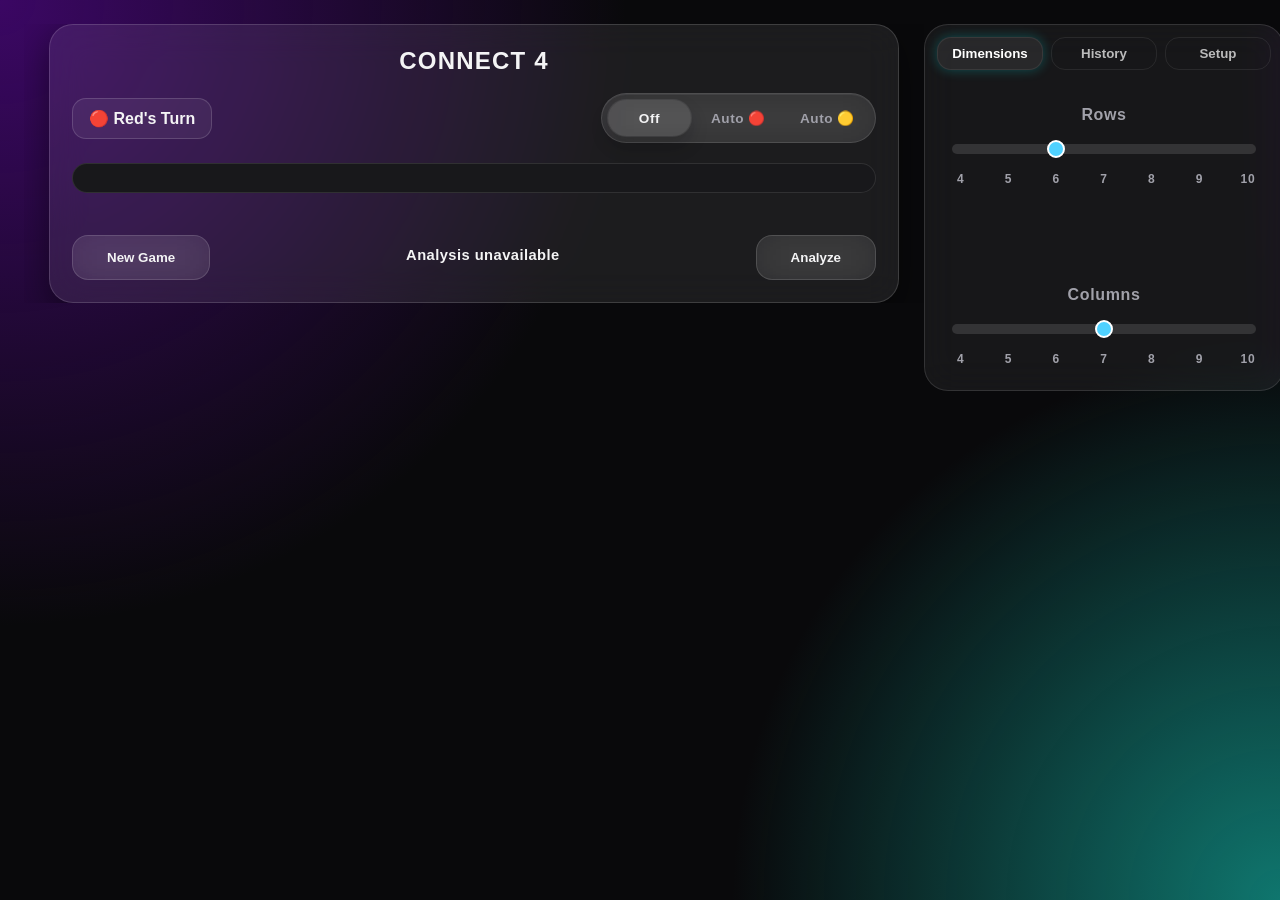
==== index.html @ 4fa98f5d "Rename v4.html to index.html" ====
<!DOCTYPE html>
<html lang="en">
<head>
<meta charset="UTF-8" />
<meta name="viewport" content="width=device-width, initial-scale=1.0" />
<title>Connect 4</title>

<style>
:root{
    --bg:#09090b;
    --panel:rgba(255,255,255,.08);
    --glass:rgba(255,255,255,.06);
    --border:rgba(255,255,255,.15);
    --text:#f4f4f5;
    --muted:#a1a1aa;
    --red:#ff4d6d;
    --yellow:#ffd43b;
    --board:#18181b;
    --cell:#0f172a;
    --shadow:0 12px 35px rgba(0,0,0,.45);
}

.ai-switch{

    display:grid;

    grid-template-columns:repeat(3, minmax(0, 1fr));

    gap:6px;

    min-width:228px;

    padding:6px;

    background:rgba(255,255,255,.08);

    backdrop-filter:blur(18px);

    border:1px solid rgba(255,255,255,.12);

    border-radius:999px;

    box-shadow:inset 0 1px 0 rgba(255,255,255,.06);

}

.ai-switch:disabled{

    opacity:.45;

    cursor:not-allowed;

    pointer-events:none;

}

.ai-option{

    border:none;

    padding:10px 14px;

    border-radius:999px;

    background:transparent;

    color:var(--muted);

    font-size:.85rem;

    font-weight:700;

    letter-spacing:.04em;

    transition:background .2s, color .2s, box-shadow .2s, transform .2s;

}

.ai-option:hover{

    background:rgba(255,255,255,.07);

}

.ai-option.active{

    color:var(--text);

    background:rgba(255,255,255,.12);

    box-shadow:0 0 0 1px rgba(255,255,255,.08), 0 10px 18px rgba(0,0,0,.18);

}

.ai-option[data-mode="1"].active{

    color:#ffe5eb;

    background:linear-gradient(180deg, rgba(255,77,109,.34), rgba(255,77,109,.18));

    box-shadow:0 0 0 1px rgba(255,77,109,.3), 0 0 18px rgba(255,77,109,.22);

}

.ai-option[data-mode="2"].active{

    color:#fff7cf;

    background:linear-gradient(180deg, rgba(255,212,59,.34), rgba(255,212,59,.18));

    box-shadow:0 0 0 1px rgba(255,212,59,.28), 0 0 18px rgba(255,212,59,.2);

}

#historyTable{

    width:100%;

    table-layout: fixed;

    border-collapse:collapse;

    color:var(--text);

    font-size:.9rem;

}

#historyTable th,
#historyTable td{
    width:33.33%;
    text-align:center;
    vertical-align:middle;
}

#historyTable thead{

    color:var(--muted);

    font-weight:600;

    letter-spacing:.08em;

    text-transform:uppercase;

}

#historyTable tbody{

    display:block;

    overflow:auto;

    max-height:500px;

}

#historyTable tr{

    display:table;

    width:100%;

    cursor:pointer;

}

#historyTable td{

    padding:12px;

    border-bottom:
        1px solid rgba(255,255,255,.08);

    color:var(--text);

}

#historyTable tbody tr{

    transition:
        background .2s;

}

#historyTable tbody tr:hover{

    background:
        rgba(255,255,255,.06);

}

.heat-win{

    box-shadow:
        0 0 18px #00ff88,
        inset 0 0 18px #00ff88;

}

.heat-loss{

    box-shadow:
        0 0 18px #ff3b5c,
        inset 0 0 18px #ff3b5c;

}

.heat-draw{

    box-shadow:
        0 0 18px #ffd43b,
        inset 0 0 18px #ffd43b;

}

.score-strip{

    display:grid;

    gap:10px;

    width:auto;

    margin-left:auto;

    margin-right:auto;

    margin-top:14px;

    text-align:center;

    font-size:.9rem;

    letter-spacing:.05em;

}

.score-value{

    position:relative;

    padding:8px 0;

    border-radius:12px;

    border:1px solid rgba(255,255,255,.08);

    background:rgba(255,255,255,.04);

    font-weight:700;

    transition:transform .2s, box-shadow .2s, border-color .2s;

}

.score-value.best{

    transform:translateY(-2px);

    border-color:rgba(255,255,255,.35);

    box-shadow:0 0 0 1px rgba(255,255,255,.12), 0 0 18px rgba(255,255,255,.14);

}

.score-value.best::after{

    content:"▲";

    position:absolute;

    top:-16px;

    left:50%;

    transform:translateX(-50%);

    font-size:.72rem;

    color:#f4f4f5;

}

*{
    margin:0;
    padding:0;
    box-sizing:border-box;
    font-family:Inter,Segoe UI,Arial,sans-serif;
}

.tab-panel{

    display:flex;
    flex-direction:column;

    height:100%;

    backdrop-filter:blur(18px);

    background:rgba(255,255,255,.06);

    border:1px solid rgba(255,255,255,.12);

    border-radius:24px;

    overflow:hidden;

}

.tab-header{

    display:flex;

    padding:12px;

    gap:8px;

}

.tab{

    flex:1;

    background:transparent;

    color:#bbb;

    border:1px solid rgba(255,255,255,.08);

    transition:.25s;

    padding: 8px;

}

.tab.active{

    color:white;

    background:rgba(255,255,255,.08);

    box-shadow:
        0 0 12px rgba(0,255,255,.25);

}

.tab-content{

    flex:1;
    overflow:hidden;

}

.tab-view{

    display:none;

    padding:24px;

    padding-left:0;

    padding-right:0;

}

.position-controls{

    display:flex;

    flex-direction:column;

    gap:16px;

    margin-top:10px;

}

.tab-view.active{

    display:block;

}

.bottom{

    display:flex;

    justify-content:space-between;

    margin-top:28px;

}

.glass-btn{

    padding:14px 34px;

    background:rgba(255,255,255,.08);

    border:1px solid rgba(255,255,255,.14);

    backdrop-filter:blur(18px);

    color:var(--text);

    border-radius:16px;

    transition:
        transform .2s,
        background .2s;

}

.glass-btn:hover{

    transform:scale(1.04);

    background:rgba(255,255,255,.12);

}

html,
body{
    width:100%;
    min-height:100%;
}

body{
    margin:0;
    overflow-x:hidden;
    overflow-y:auto;
}

body{
    margin:0;

    background:
        radial-gradient(circle at top left,#3b0764 0%,transparent 40%),
        radial-gradient(circle at bottom right,#0f766e 0%,transparent 35%),
        var(--bg);

    color:var(--text);
}

.app-shell{

    width:100%;
    min-height:100vh;

    padding:24px;

}

.layout{

    display:grid;

    grid-template-columns:
        minmax(900px,1fr)
        400px;

    align-items:start;

}

.game-panel{

    display:flex;

    justify-content:center;

    align-items:center;

    overflow:hidden;

}

.sidebar{

    display:flex;

    flex-direction:column;

    overflow:hidden;

    width:360px;

}

.slider-control{
    display:flex;
    flex-direction:column;
    gap:8px;
}

.slider-label{
    font-size:0.9rem;
    color:var(--muted);
    font-weight:600;
}

.slider-scale{
    margin:0 auto;
    display:flex;
    justify-content:space-between;
    width:100%;
    max-width:300px;
    font-size:0.75rem;
    color:var(--muted);
    margin-top:-2px;
}

.slider-scale span{
    display:inline-block;
    font-variant-numeric: tabular-nums;
    width: 2ch;
    text-align: center;
}

.slider-group input[type=range]{

    width:85%;

    max-width: 1080px;

    height:10px;

    appearance:none;

    border-radius:999px;

    background:rgba(255,255,255,.12);

    cursor:pointer;

}

.slider-group input[type=range]::-webkit-slider-thumb{

    appearance:none;

    width:18px;

    height:18px;

    border-radius:50%;

    background:#4fd1ff;

    border:2px solid white;

}

.slider-group label{

    display:flex;

    align-items:center;

    flex-direction:column;

    gap:20px;

    font-weight:600;

    letter-spacing:.04em;

    color:var(--muted);

}

.slider-group{

    display:flex;

    flex-direction:column;

    gap:100px;

}

.position-controls,
.history-buttons{
    display:flex;
    gap:24px;
    flex-wrap:wrap;
    align-items:center;
}

.position-controls label{

    font-size:.82rem;

    font-weight:600;

    letter-spacing:.08em;

    color:var(--muted);

    text-transform:uppercase;

}

.position-controls input{

    padding:14px 18px;

    border-radius:14px;

    border:1px solid rgba(255,255,255,.12);

    background:rgba(255,255,255,.05);

    color:var(--text);

    backdrop-filter:blur(18px);

}

.hint{

    color:var(--muted);

    font-size:.82rem;

    line-height:1.6;

}

.slider-value{
    display:inline-block;
    margin-top:6px;
    font-size:0.95rem;
    color:var(--text);
    font-weight:600;
}

.card{
    width:100%;
    max-width:850px;

    backdrop-filter:blur(18px);
    background:var(--panel);
    border:1px solid var(--border);
    border-radius:24px;
    box-shadow:var(--shadow);
    padding:22px;
}

h1{
    text-align:center;
    margin-bottom:18px;
    letter-spacing:.05em;
}

.top{
    display:flex;
    justify-content:space-between;
    align-items:center;
    flex-wrap:wrap;
    gap:12px;
    margin-bottom:20px;
}

.turn{
    font-weight:700;
    padding:10px 16px;
    border-radius:14px;
    background:var(--glass);
    border:1px solid var(--border);
}

.scores{
    display:flex;
    gap:12px;
}

.score{
    min-width:110px;
    text-align:center;
    padding:10px 16px;
    border-radius:14px;
    background:var(--glass);
    border:1px solid var(--border);
}

.score span{
    display:block;
    font-size:1.5rem;
    margin-top:4px;
}

.board-wrap{
    position:relative;
}

.board{

    margin: 0 auto;

    display:grid;

    gap:10px;

    width:auto;
    height:auto;

    transition:
        width 0s,
        height 0s;

    background:var(--board);
    padding:14px;
    border-radius:20px;
    border:1px solid rgba(255,255,255,.1);
}

.cell{
    position:relative;
    aspect-ratio:1;
    background:#0b1220;
    border-radius:50%;
    overflow:hidden;
    cursor:pointer;
    transition:.2s;
}

.cell:hover{
    transform:scale(1.04);
}

.token{
    position:absolute;
    inset:6%;
    border-radius:50%;
    transform:translateY(-850%);
    transition:
        transform .45s cubic-bezier(.2,.8,.2,1),
        opacity .25s;
    opacity:0;
}

.token.show{
    transform:translateY(0);
    opacity:1;
}

.red{
    background:radial-gradient(circle at 35% 30%,#fff4,transparent 30%),var(--red);
    box-shadow:0 0 20px rgba(255,77,109,.5);
}

.yellow{
    background:radial-gradient(circle at 35% 30%,#fff5,transparent 30%),var(--yellow);
    box-shadow:0 0 20px rgba(255,212,59,.5);
}

.ghost{
    opacity:.35 !important;
    transform:translateY(0)!important;
}

.modal{
    position:fixed;
    inset:0;
    background:rgba(0,0,0,.65);
    display:flex;
    justify-content:center;
    align-items:center;
    opacity:0;
    pointer-events:none;
    transition:.3s;
}

.modal.show{
    opacity:1;
    pointer-events:auto;
}

.modal-card{
    width:min(92vw,380px);
    text-align:center;
    padding:30px;
    border-radius:24px;
    backdrop-filter:blur(18px);
    background:rgba(25,25,35,.92);
    border:1px solid rgba(255,255,255,.12);
    box-shadow:var(--shadow);
}

.modal h2{
    margin-bottom:12px;
    font-size:2rem;
}

.modal p{
    color:var(--muted);
    margin-bottom:22px;
}

button{
    border:none;
    background:white;
    color:#111;
    font-weight:700;
    padding:14px 24px;
    border-radius:14px;
    cursor:pointer;
    transition:.2s;
}

button:hover{
    transform:translateY(-2px) scale(1.04);
}

button:disabled{
    opacity:.45;
    cursor:not-allowed;
    pointer-events:none;
    transform:none;
}

.flash-success{

    box-shadow:
        0 0 18px #00ff88;

}

.flash-error{

    box-shadow:
        0 0 18px #ff4444;

}

#analysisText{

    font-family:sans-serif;

    font-weight:600;

    letter-spacing:.03em;

    font-size:.92rem;

    color:var(--text);

    text-shadow:0 0 12px rgba(255, 255, 255, 0.06);

    margin-top:12px;

}

@media(max-width:640px){

.board{
    gap:6px;
    padding:8px;
}

.top{
    flex-direction:column;
}

.score{
    min-width:95px;
}

}

</style>
</head>

<body>

<div class="app-shell">

    <main class="layout">

        <section class="game-panel">

            <div class="card">

            <h1>CONNECT 4</h1>

            <div class="top">

            <div class="turn" id="turnIndicator">
            🔴 Red's Turn
            </div>

            <div class="ai-control">

                <div
                    id="aiToggle"
                    class="ai-switch"
                    role="group"
                    aria-label="AI player">

                    <button
                        type="button"
                        class="ai-option active"
                        data-mode="0">

                        Off

                    </button>

                    <button
                        type="button"
                        class="ai-option"
                        data-mode="1">

                        Auto 🔴

                    </button>

                    <button
                        type="button"
                        class="ai-option"
                        data-mode="2">

                        Auto 🟡

                    </button>

                </div>

            </div>

            </div>

            <div class="board-wrap">
            <div id="board" class="board"></div>
            </div>

            <div
            id="scoreStrip"
            class="score-strip">

            </div>

            <div class="bottom">

                <button id="resetBtn" class="glass-btn">

                    New Game

                </button>

                <div id="analysisText">
                Analysis unavailable
                </div>

                <button id="analyzeToggle" class="glass-btn">

                Analyze

                </button>

            </div>

            </div>

        </section>

        <aside class="sidebar">

            <div class="tab-panel">

                <div class="tab-header">

                    <button
                        class="tab active"
                        data-tab="dimensions">

                        Dimensions

                    </button>

                    <button
                        class="tab"
                        data-tab="history">

                        History

                    </button>

                    <button
                        class="tab"
                        data-tab="setup">

                        Setup

                    </button>

                </div>

                <div class="tab-content">

                    <section
                        class="tab-view active"
                        id="dimensions">

                        <div class="slider-group">

                            <label>
                                Rows
                                <input
                                    type="range"
                                    id="rowsSlider"
                                    min="4"
                                    max="10"
                                    value="6">
                                <div class="slider-scale" aria-hidden="true">

                                <span>4</span><span>5</span><span>6</span><span>7</span>
                                <span>8</span><span>9</span><span>10</span>

                                </div>
                            </label>

                            <label>
                                Columns
                                <input
                                    type="range"
                                    id="colsSlider"
                                    min="4"
                                    max="10"
                                    value="7">
                                <div class="slider-scale" aria-hidden="true">

                                <span>4</span><span>5</span><span>6</span><span>7</span>
                                <span>8</span><span>9</span><span>10</span>

                                </div>
                            </label>

                        </div>

                    </section>

                    <section
                        class="tab-view"
                        id="history">

                        <!-- history table -->
                        <table id="historyTable">

                        <thead>

                        <tr>

                        <th>Move</th>

                        <th>Column</th>

                        <th>Player</th>

                        </tr>

                        </thead>

                        <tbody>

                        </tbody>

                        </table>

                    </section>

                    <section
                        class="tab-view"
                        id="setup">

                        <div class="position-controls">

                            <label for="positionInput">
                                Position String
                            </label>

                            <input
                                id="positionInput"
                                type="text"
                                placeholder="Example: 4452301">

                            <p class="hint">
                                Press Enter to apply.
                            </p>

                            <button id="copyPosition" class="glass-btn">
                            Copy Position
                            </button>

                        </div>

                    </section>

                </div>

            </div>

        </aside>

    </main>

</div>

<div class="modal" id="modal">
<div class="modal-card">
<h2 id="winnerText">Winner!</h2>
<p>Congratulations!</p>
<button id="playAgain">Play Again</button>
</div>
</div>

<script type="module">
/*
=========================================
CONNECT 4
6 Rows x 7 Columns

0 = Empty
1 = Red
2 = Yellow

This implementation includes:
- Local multiplayer
- Score persistence until refresh
- Ghost landing preview
- Animated falling tokens
- Win detection
=========================================
*/
import createModule from "./Connect-4-Solvers.js";


let aiMode = 0;
/*
0 = Off
1 = AI plays Red
2 = AI plays Yellow
*/

let cachedScores = null;
let wasmModule = null;
let solver = null;
let solverLoaded = false;
let analyzeEnabled=false;

// Current board dimensions
let rows = 6;
let cols = 7;

// Current board state
let board = [];
let positionString = "";

// Current player
let currentPlayer = 1;

let moves = [0, 0];

let gameOver = false;

// ---------- History ----------
let history = [];
let historyIndex = -1;

let scores = {
    red:0,
    yellow:0
};

const boardElement = document.getElementById("board");
const turnIndicator = document.getElementById("turnIndicator");

const modal = document.getElementById("modal");
const winnerText = document.getElementById("winnerText");

function initBoard(){

    board = Array.from(
        {length:rows},
        ()=>Array(cols).fill(0)
    );

    currentPlayer = 1;
    gameOver = false;

    history = [];
    historyIndex = -1;

    positionString = "";

    document
    .querySelector("#historyTable tbody")
    .innerHTML="";

    updateTurn();

    renderBoard();

    initializeSolver();

    updateAnalysis();

    updateAIButton();

    updateAnalyzeButton();

    maybePlayAI();



}

async function initializeSolver(){

    if(rows !== 6 || cols !== 7){

        solver = null;
        solverLoaded = false;

        return;
    }

    if(solverLoaded)
        return;

    wasmModule = await createModule();

    solver = new wasmModule.Solver_7x6();

    solverLoaded = true;

    updateAnalysis();

}

function resizeBoard(){

    const maxWidth = Math.min(window.innerWidth * 0.78, 760);
    const maxHeight = Math.min(window.innerHeight * 0.62, 620);

    const ratio = cols / rows;

    let width = maxHeight * ratio;
    let height = maxHeight;

    if (width > maxWidth) {
        width = maxWidth;
        height = width / ratio;
    }

    width = Math.max(240, width);
    height = Math.max(240, height);

    boardElement.style.width = `${width}px`;
    boardElement.style.height = `${height}px`;

    const scoreStrip = document.getElementById("scoreStrip");
    const boardStyles = getComputedStyle(boardElement);

    scoreStrip.style.width = `${width}px`;
    scoreStrip.style.columnGap = boardStyles.columnGap;
    scoreStrip.style.paddingLeft = boardStyles.paddingLeft;
    scoreStrip.style.paddingRight = boardStyles.paddingRight;
}

function renderBoard(){

    resizeBoard();

    boardElement.style.gridTemplateColumns =
        `repeat(${cols}, 1fr)`;

    boardElement.style.gridTemplateRows =
        `repeat(${rows},1fr)`;

    boardElement.innerHTML="";

    for(let r=0;r<rows;r++){

        for(let c=0;c<cols;c++){

            const cell=document.createElement("div");
            cell.className="cell";

            cell.dataset.row=r;
            cell.dataset.col=c;

            cell.addEventListener("click",()=>dropPiece(c));

            cell.addEventListener("mouseenter",()=>showGhost(c));

            cell.addEventListener("mouseleave",clearGhost);

            if(board[r][c]!==0){

                const token=document.createElement("div");

                token.className="token show "+(
                    board[r][c]===1?"red":"yellow"
                );

                cell.appendChild(token);

            }

            boardElement.appendChild(cell);

            if(
                analyzeEnabled &&
                cachedScores &&
                r===lowestRow(c)
            ){

                applyHeat(cell,cachedScores[c]);

            }

        }

    }

}

function applyHeat(cell,score){

    if(score===-100)
        return;

    cell.style.boxShadow=
        `0 0 20px ${scoreColor(score)}`;

    cell.style.borderColor=
        scoreColor(score);

}

function updateTurn(){

    if(currentPlayer===1){

        turnIndicator.innerHTML="🔴 Red's Turn";

    }else{

        turnIndicator.innerHTML="🟡 Yellow's Turn";

    }

}

function lowestRow(col){

    for(let r=rows-1;r>=0;r--){

        if(board[r][col]===0) return r;

    }

    return -1;

}

function dropPiece(col){

    if(gameOver) return;

    const row=lowestRow(col);

    if(row===-1) return; // Full column

    board[row][col]=currentPlayer;

    positionString += col.toString();

    saveHistory(col);

    renderBoard();

    if(checkWinner(row,col,currentPlayer)){

        gameOver=true;

        if(currentPlayer===1){

            winnerText.innerHTML="🔴 Red Wins!";

        }else{

            winnerText.innerHTML="🟡 Yellow Wins!";

        }

        setTimeout(()=>{
            modal.classList.add("show");
        },350);

        return;
    }

    if(board.flat().every(v=>v!==0)){

        gameOver=true;

        winnerText.innerHTML="🤝 Draw!";

        setTimeout(()=>{
            modal.classList.add("show");
        },350);

        return;
    }

    currentPlayer=currentPlayer===1?2:1;

    updateTurn();

    maybePlayAI();

    updateAnalysis();

}

function countDirection(row,col,dr,dc,player){

    let count=0;

    let r=row+dr;
    let c=col+dc;

    while(
        r>=0 &&
        r<rows &&
        c>=0 &&
        c<cols &&
        board[r][c]===player
    ){
        count++;
        r+=dr;
        c+=dc;
    }

    return count;

}

function checkWinner(row,col,player){

    const dirs=[
        [0,1],
        [1,0],
        [1,1],
        [1,-1]
    ];

    for(const [dr,dc] of dirs){

        const total=
        1+
        countDirection(row,col,dr,dc,player)+
        countDirection(row,col,-dr,-dc,player);

        if(total>=4) return true;

    }

    return false;

}

function saveHistory(col){

    history = history.slice(0, historyIndex + 1);

    history.push({

        board: board.map(r=>[...r]),

        positionString,

        player: currentPlayer,

        col,

        move: history.length

    });

    historyIndex++;
    updateHistoryTable();

}

const rowsSlider = document.getElementById("rowsSlider");
const colsSlider = document.getElementById("colsSlider");

rowsSlider.addEventListener("input",()=>{

    rows = Number(rowsSlider.value);

});

colsSlider.addEventListener("input",()=>{

    cols = Number(colsSlider.value);

});

rowsSlider.addEventListener("change",initBoard);
colsSlider.addEventListener("change",initBoard);

/*
Ghost preview
Shows where the piece will land.
*/

function clearGhost(){

    document
    .querySelectorAll(".ghost")
    .forEach(g=>g.remove());

}

function showGhost(col){

    if(gameOver) return;

    clearGhost();

    const row=lowestRow(col);

    if(row===-1) return;

    const index=row*cols+col;

    const cell=boardElement.children[index];

    const ghost=document.createElement("div");

    ghost.className=
    "token ghost "+
    (currentPlayer===1?"red":"yellow");

    cell.appendChild(ghost);

}

function applyPosition(sequence){

    positionInput.value="";

    positionString = "";

    initBoard();

    let valid = true;

    for(const ch of sequence){

        const col = Number(ch);

        if(
            Number.isNaN(col) ||
            col < 0 ||
            col >= cols
        ){
            valid = false;
            continue;
        }

        const row = lowestRow(col);

        if(row === -1) {
            valid = false;
            continue;
        }

        board[row][col] = currentPlayer;

        positionString += col;

        saveHistory(col);

        currentPlayer =
            currentPlayer === 1 ? 2 : 1;
    }

    flashInput(valid);

    renderBoard();

    updateTurn();

    updateAnalysis();

}

function updateHistoryTable(){

    const tbody =
        document.querySelector(
            "#historyTable tbody"
        );

    tbody.innerHTML="";

    history.forEach((item,index)=>{

        tbody.insertAdjacentHTML(

            "beforeend",

            `
            <tr data-index="${index}">

            <td>${item.move+1}</td>

            <td>${item.col}</td>

            <td>${
                item.player===1
                ?"🔴"
                :"🟡"
            }</td>
            `

        );

    });

}

function flashInput(success){

    positionInput.classList.remove(
        "flash-success",
        "flash-error"
    );

    positionInput.classList.add(

        success
        ?"flash-success"
        :"flash-error"

    );

    setTimeout(()=>{

        positionInput.classList.remove(
            "flash-success",
            "flash-error"
        );

    },450);

}

function scoreToText(score){

    const player =
        currentPlayer===1
        ?"Red"
        :"Yellow";

    if(score===0)
        return `${player} can Draw`;

    if(score===-100)
        return `${player} Loses in 1 Move`;

    if(score > 0){

        const moves = 42 + currentPlayer - 2 * score - positionString.length;

        return `${player} Wins in ${moves} Move${moves===1?"":"s"}`;

    }

    const moves = 45 - currentPlayer + 2 * score - positionString.length;

    return `${player} Loses in ${moves} Move${moves===1?"":"s"}`;

}

function updateAnalysis(){

    if(!solverLoaded){

        cachedScores = null;

        analysisText.textContent =
        "";

        renderScoreStrip();

        if(analyzeEnabled){
            renderBoard();
        }

        return;
    }

    updateSolverScores();
    if(analyzeEnabled){
        renderBoard();
    }
    renderScoreStrip();

    let best=-999;

    for(let i=0;i<cachedScores.length;i++){

        best=Math.max(best,cachedScores[i]);

    }

    analysisText.textContent=
        scoreToText(best);

}

const aiButton =
    document.getElementById("aiToggle");

const aiOptions =
    Array.from(
        aiButton.querySelectorAll(".ai-option")
    );

function updateAIButton(){

    if(rows !== 6 || cols !== 7){

        aiButton.setAttribute(
            "aria-disabled",
            "true"
        );

        aiButton.disabled = true;

        aiButton.title =
            "AI only supports 7 × 6 boards.";

        aiOptions.forEach(option=>{

            option.disabled = true;
            option.classList.remove("active");
            option.setAttribute(
                "aria-pressed",
                "false"
            );

        });

        return;
    }

    aiButton.removeAttribute(
        "aria-disabled"
    );

    aiButton.disabled = false;

    aiButton.title = "";

    aiOptions.forEach(option=>{

        const isActive =
            Number(option.dataset.mode) === aiMode;

        option.disabled = false;
        option.classList.toggle(
            "active",
            isActive
        );
        option.setAttribute(
            "aria-pressed",
            String(isActive)
        );

    });

    maybePlayAI();
}

const analyzeButton = 
    document.getElementById("analyzeToggle");

function updateAnalyzeButton() {
   if(rows !== 6 || cols !== 7){

        analyzeButton.disabled = true;

        analyzeEnabled = false;

        analyzeButton.title =
            "Analysis only supports 7 × 6 boards.";

        updateAnalysis();
        
        return;
    }

    analyzeButton.disabled = false;

    analyzeButton.title = "";
}

aiButton.addEventListener("click",(event)=>{

    const option =
        event.target.closest(".ai-option");

    if(!option || rows!==6 || cols!==7)
        return;

    aiMode = Number(option.dataset.mode);

    updateAIButton();

});

function maybePlayAI(){

    if(aiMode===0)
        return;

    if(currentPlayer!==aiMode)
        return;

    if(!solverLoaded)
        return;

    updateSolverScores();

    let best=-Infinity;

    cachedScores.forEach(v=>{

        if(v>best)
            best=v;

    });

    const choices=[];

    cachedScores.forEach((v,i)=>{

        if(v===best)
            choices.push(i);

    });

    if(!choices.length)
        return;

    const move=

        choices[
            Math.floor(
                Math.random()*choices.length
            )
        ];

    if(!gameOver)
        dropPiece(move);

}

function renderScoreStrip(){

    const strip=
        document.getElementById(
            "scoreStrip"
        );

    strip.style.gridTemplateColumns=
        `repeat(${cols},1fr)`;

    strip.innerHTML="";

    if(!analyzeEnabled ||
       !cachedScores){

        return;

    }

    const best = Math.max(...cachedScores);

    cachedScores.forEach(score=>{

        const div=
            document.createElement("div");

        div.className =
            score === best
            ?"score-value best"
            :"score-value";

        div.textContent=

            score===-100
            ?"X"
            :score;

        div.style.color=
            scoreColor(score);

        strip.appendChild(div);

    });

}

function scoreColor(score){

    if(score===-100)
        return "rgba(255,255,255,.15)";

    const minScore = -18;
    const maxScore = 18;

    score =
        Math.max(minScore,
        Math.min(maxScore,score));

    if(score===0)
        return "hsl(52 100% 58%)";

    if(score<0){

        const t =
            (score - minScore) /
            (-1 - minScore);

        const lightness =
            38 + t * 24;

        const saturation =
            88 - t * 8;

        return `hsl(0 ${saturation}% ${lightness}%)`;

    }

    const t =
        (score - 1) /
        (maxScore - 1);

    const lightness =
        68 - t * 28;

    const saturation =
        62 + t * 28;

    return `hsl(135 ${saturation}% ${lightness}%)`;

}

function updateSolverScores(){

    if(!solverLoaded){

        cachedScores=null;

        return;

    }

    const result=
        solver.bestMove(positionString);

    cachedScores=[];

    for(
        let i=0;
        i<result.size();
        i++
    ){

        cachedScores.push(
            result.get(i)
        );

    }

}

document
.getElementById("playAgain")
.addEventListener("click",()=>{

    modal.classList.remove("show");

    initBoard();

});

document
.querySelector("#historyTable tbody")
.addEventListener("click",(e)=>{


    const row=e.target.closest("tr");

    if(!row) return;

    const index=
        Number(row.dataset.index);

    const state=
        history[index];

    historyIndex = index;

    board=
        state.board.map(r=>[...r]);

    positionString = state.positionString;

    currentPlayer=
        3-state.player;

    updateAnalysis();

    renderBoard();

    updateTurn();

});

document
.getElementById("resetBtn")
.addEventListener("click",initBoard);

document
.querySelector(".tab-header")
.addEventListener("click",(e)=>{

    const button=e.target.closest(".tab");

    if(!button) return;

    document
        .querySelectorAll(".tab")
        .forEach(b=>b.classList.remove("active"));

    button.classList.add("active");

    document
        .querySelectorAll(".tab-view")
        .forEach(v=>v.classList.remove("active"));

    document
        .getElementById(button.dataset.tab)
        .classList.add("active");

});

const positionInput=
document.getElementById(
    "positionInput"
);

positionInput.addEventListener(
"keydown",

(event)=>{

    if(event.key!=="Enter")
        return;

    const value=
        positionInput.value.trim();

    applyPosition(value);

});

document
.getElementById("analyzeToggle")
.addEventListener("click",()=>{

    if(analyzeButton.disabled)
        return;

    analyzeEnabled=!analyzeEnabled;

    updateAnalysis();

    renderBoard();

});

document
.getElementById("copyPosition")
.addEventListener("click",async()=>{

    await navigator.clipboard.writeText(positionString);

    const button=
        document.getElementById("copyPosition");

    button.textContent="Copied!";

    setTimeout(()=>{

        button.textContent=
            "Copy Position";

    },1200);

});

initBoard();

</script>

</body>
</html>
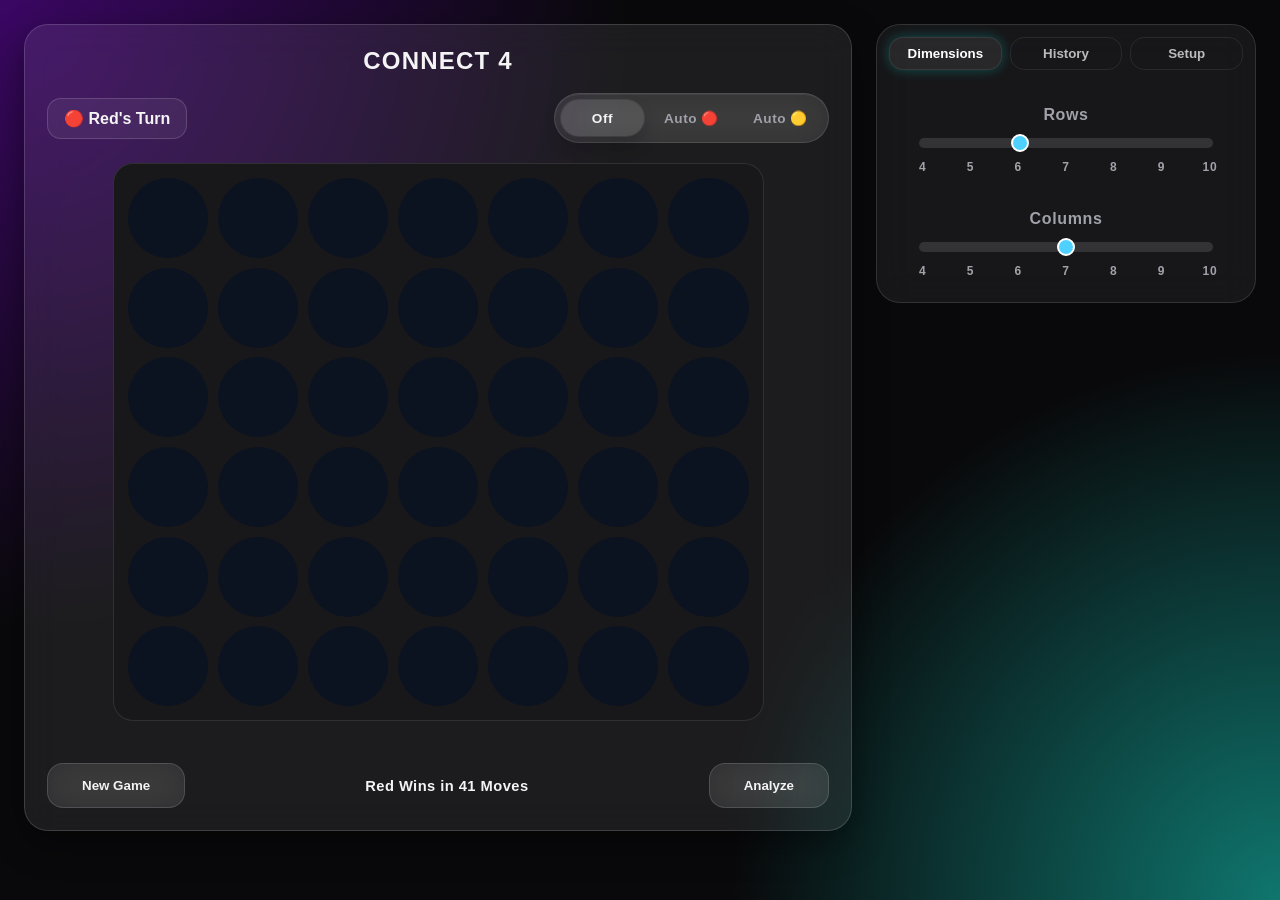
==== commit c78fe759: "Update print statement from 'Hello' to 'Goodbye'" ====
--- a/index.html
+++ b/index.html
@@ -20,268 +20,6 @@
     --shadow:0 12px 35px rgba(0,0,0,.45);
 }
 
-.ai-switch{
-
-    display:grid;
-
-    grid-template-columns:repeat(3, minmax(0, 1fr));
-
-    gap:6px;
-
-    min-width:228px;
-
-    padding:6px;
-
-    background:rgba(255,255,255,.08);
-
-    backdrop-filter:blur(18px);
-
-    border:1px solid rgba(255,255,255,.12);
-
-    border-radius:999px;
-
-    box-shadow:inset 0 1px 0 rgba(255,255,255,.06);
-
-}
-
-.ai-switch:disabled{
-
-    opacity:.45;
-
-    cursor:not-allowed;
-
-    pointer-events:none;
-
-}
-
-.ai-option{
-
-    border:none;
-
-    padding:10px 14px;
-
-    border-radius:999px;
-
-    background:transparent;
-
-    color:var(--muted);
-
-    font-size:.85rem;
-
-    font-weight:700;
-
-    letter-spacing:.04em;
-
-    transition:background .2s, color .2s, box-shadow .2s, transform .2s;
-
-}
-
-.ai-option:hover{
-
-    background:rgba(255,255,255,.07);
-
-}
-
-.ai-option.active{
-
-    color:var(--text);
-
-    background:rgba(255,255,255,.12);
-
-    box-shadow:0 0 0 1px rgba(255,255,255,.08), 0 10px 18px rgba(0,0,0,.18);
-
-}
-
-.ai-option[data-mode="1"].active{
-
-    color:#ffe5eb;
-
-    background:linear-gradient(180deg, rgba(255,77,109,.34), rgba(255,77,109,.18));
-
-    box-shadow:0 0 0 1px rgba(255,77,109,.3), 0 0 18px rgba(255,77,109,.22);
-
-}
-
-.ai-option[data-mode="2"].active{
-
-    color:#fff7cf;
-
-    background:linear-gradient(180deg, rgba(255,212,59,.34), rgba(255,212,59,.18));
-
-    box-shadow:0 0 0 1px rgba(255,212,59,.28), 0 0 18px rgba(255,212,59,.2);
-
-}
-
-#historyTable{
-
-    width:100%;
-
-    table-layout: fixed;
-
-    border-collapse:collapse;
-
-    color:var(--text);
-
-    font-size:.9rem;
-
-}
-
-#historyTable th,
-#historyTable td{
-    width:33.33%;
-    text-align:center;
-    vertical-align:middle;
-}
-
-#historyTable thead{
-
-    color:var(--muted);
-
-    font-weight:600;
-
-    letter-spacing:.08em;
-
-    text-transform:uppercase;
-
-}
-
-#historyTable tbody{
-
-    display:block;
-
-    overflow:auto;
-
-    max-height:500px;
-
-}
-
-#historyTable tr{
-
-    display:table;
-
-    width:100%;
-
-    cursor:pointer;
-
-}
-
-#historyTable td{
-
-    padding:12px;
-
-    border-bottom:
-        1px solid rgba(255,255,255,.08);
-
-    color:var(--text);
-
-}
-
-#historyTable tbody tr{
-
-    transition:
-        background .2s;
-
-}
-
-#historyTable tbody tr:hover{
-
-    background:
-        rgba(255,255,255,.06);
-
-}
-
-.heat-win{
-
-    box-shadow:
-        0 0 18px #00ff88,
-        inset 0 0 18px #00ff88;
-
-}
-
-.heat-loss{
-
-    box-shadow:
-        0 0 18px #ff3b5c,
-        inset 0 0 18px #ff3b5c;
-
-}
-
-.heat-draw{
-
-    box-shadow:
-        0 0 18px #ffd43b,
-        inset 0 0 18px #ffd43b;
-
-}
-
-.score-strip{
-
-    display:grid;
-
-    gap:10px;
-
-    width:auto;
-
-    margin-left:auto;
-
-    margin-right:auto;
-
-    margin-top:14px;
-
-    text-align:center;
-
-    font-size:.9rem;
-
-    letter-spacing:.05em;
-
-}
-
-.score-value{
-
-    position:relative;
-
-    padding:8px 0;
-
-    border-radius:12px;
-
-    border:1px solid rgba(255,255,255,.08);
-
-    background:rgba(255,255,255,.04);
-
-    font-weight:700;
-
-    transition:transform .2s, box-shadow .2s, border-color .2s;
-
-}
-
-.score-value.best{
-
-    transform:translateY(-2px);
-
-    border-color:rgba(255,255,255,.35);
-
-    box-shadow:0 0 0 1px rgba(255,255,255,.12), 0 0 18px rgba(255,255,255,.14);
-
-}
-
-.score-value.best::after{
-
-    content:"▲";
-
-    position:absolute;
-
-    top:-16px;
-
-    left:50%;
-
-    transform:translateX(-50%);
-
-    font-size:.72rem;
-
-    color:#f4f4f5;
-
-}
-
 *{
     margin:0;
     padding:0;
@@ -289,357 +27,56 @@
     font-family:Inter,Segoe UI,Arial,sans-serif;
 }
 
-.tab-panel{
-
-    display:flex;
-    flex-direction:column;
-
-    height:100%;
-
-    backdrop-filter:blur(18px);
-
-    background:rgba(255,255,255,.06);
-
-    border:1px solid rgba(255,255,255,.12);
-
-    border-radius:24px;
-
-    overflow:hidden;
-
-}
-
-.tab-header{
-
-    display:flex;
-
-    padding:12px;
-
-    gap:8px;
-
-}
-
-.tab{
-
-    flex:1;
-
-    background:transparent;
-
-    color:#bbb;
-
-    border:1px solid rgba(255,255,255,.08);
-
-    transition:.25s;
-
-    padding: 8px;
-
-}
-
-.tab.active{
-
-    color:white;
-
-    background:rgba(255,255,255,.08);
-
-    box-shadow:
-        0 0 12px rgba(0,255,255,.25);
-
-}
-
-.tab-content{
-
-    flex:1;
-    overflow:hidden;
-
-}
-
-.tab-view{
-
-    display:none;
-
-    padding:24px;
-
-    padding-left:0;
-
-    padding-right:0;
-
-}
-
-.position-controls{
-
-    display:flex;
-
-    flex-direction:column;
-
-    gap:16px;
-
-    margin-top:10px;
-
-}
-
-.tab-view.active{
-
-    display:block;
-
-}
-
-.bottom{
-
-    display:flex;
-
-    justify-content:space-between;
-
-    margin-top:28px;
-
-}
-
-.glass-btn{
-
-    padding:14px 34px;
-
-    background:rgba(255,255,255,.08);
-
-    border:1px solid rgba(255,255,255,.14);
-
-    backdrop-filter:blur(18px);
-
-    color:var(--text);
-
-    border-radius:16px;
-
-    transition:
-        transform .2s,
-        background .2s;
-
-}
-
-.glass-btn:hover{
-
-    transform:scale(1.04);
-
-    background:rgba(255,255,255,.12);
-
-}
-
-html,
-body{
+html,body{
     width:100%;
     min-height:100%;
 }
 
 body{
-    margin:0;
     overflow-x:hidden;
     overflow-y:auto;
-}
-
-body{
-    margin:0;
-
     background:
         radial-gradient(circle at top left,#3b0764 0%,transparent 40%),
         radial-gradient(circle at bottom right,#0f766e 0%,transparent 35%),
         var(--bg);
-
     color:var(--text);
 }
 
+/* ---------- Layout ---------- */
+
 .app-shell{
-
     width:100%;
     min-height:100vh;
-
     padding:24px;
-
 }
 
 .layout{
-
     display:grid;
-
-    grid-template-columns:
-        minmax(900px,1fr)
-        400px;
-
+    grid-template-columns:minmax(0,1fr) 380px;
+    gap:24px;
     align-items:start;
-
+    max-width:1400px;
+    margin:0 auto;
 }
 
 .game-panel{
-
     display:flex;
-
     justify-content:center;
-
     align-items:center;
-
-    overflow:hidden;
-
+    min-width:0;
 }
 
 .sidebar{
-
-    display:flex;
-
-    flex-direction:column;
-
-    overflow:hidden;
-
-    width:360px;
-
-}
-
-.slider-control{
     display:flex;
     flex-direction:column;
-    gap:8px;
-}
-
-.slider-label{
-    font-size:0.9rem;
-    color:var(--muted);
-    font-weight:600;
-}
-
-.slider-scale{
-    margin:0 auto;
-    display:flex;
-    justify-content:space-between;
+    overflow:hidden;
     width:100%;
-    max-width:300px;
-    font-size:0.75rem;
-    color:var(--muted);
-    margin-top:-2px;
-}
-
-.slider-scale span{
-    display:inline-block;
-    font-variant-numeric: tabular-nums;
-    width: 2ch;
-    text-align: center;
-}
-
-.slider-group input[type=range]{
-
-    width:85%;
-
-    max-width: 1080px;
-
-    height:10px;
-
-    appearance:none;
-
-    border-radius:999px;
-
-    background:rgba(255,255,255,.12);
-
-    cursor:pointer;
-
-}
-
-.slider-group input[type=range]::-webkit-slider-thumb{
-
-    appearance:none;
-
-    width:18px;
-
-    height:18px;
-
-    border-radius:50%;
-
-    background:#4fd1ff;
-
-    border:2px solid white;
-
-}
-
-.slider-group label{
-
-    display:flex;
-
-    align-items:center;
-
-    flex-direction:column;
-
-    gap:20px;
-
-    font-weight:600;
-
-    letter-spacing:.04em;
-
-    color:var(--muted);
-
-}
-
-.slider-group{
-
-    display:flex;
-
-    flex-direction:column;
-
-    gap:100px;
-
-}
-
-.position-controls,
-.history-buttons{
-    display:flex;
-    gap:24px;
-    flex-wrap:wrap;
-    align-items:center;
-}
-
-.position-controls label{
-
-    font-size:.82rem;
-
-    font-weight:600;
-
-    letter-spacing:.08em;
-
-    color:var(--muted);
-
-    text-transform:uppercase;
-
-}
-
-.position-controls input{
-
-    padding:14px 18px;
-
-    border-radius:14px;
-
-    border:1px solid rgba(255,255,255,.12);
-
-    background:rgba(255,255,255,.05);
-
-    color:var(--text);
-
-    backdrop-filter:blur(18px);
-
-}
-
-.hint{
-
-    color:var(--muted);
-
-    font-size:.82rem;
-
-    line-height:1.6;
-
-}
-
-.slider-value{
-    display:inline-block;
-    margin-top:6px;
-    font-size:0.95rem;
-    color:var(--text);
-    font-weight:600;
+    min-width:0;
 }
 
 .card{
     width:100%;
     max-width:850px;
-
     backdrop-filter:blur(18px);
     background:var(--panel);
     border:1px solid var(--border);
@@ -691,25 +128,73 @@
     margin-top:4px;
 }
 
+/* ---------- AI switch ---------- */
+
+.ai-switch{
+    display:grid;
+    grid-template-columns:repeat(3,minmax(0,1fr));
+    gap:6px;
+    min-width:228px;
+    padding:6px;
+    background:rgba(255,255,255,.08);
+    backdrop-filter:blur(18px);
+    border:1px solid rgba(255,255,255,.12);
+    border-radius:999px;
+    box-shadow:inset 0 1px 0 rgba(255,255,255,.06);
+}
+
+.ai-switch:disabled{
+    opacity:.45;
+    cursor:not-allowed;
+    pointer-events:none;
+}
+
+.ai-option{
+    border:none;
+    padding:10px 14px;
+    border-radius:999px;
+    background:transparent;
+    color:var(--muted);
+    font-size:.85rem;
+    font-weight:700;
+    letter-spacing:.04em;
+    transition:background .2s, color .2s, box-shadow .2s, transform .2s;
+}
+
+.ai-option:hover{
+    background:rgba(255,255,255,.07);
+}
+
+.ai-option.active{
+    color:var(--text);
+    background:rgba(255,255,255,.12);
+    box-shadow:0 0 0 1px rgba(255,255,255,.08), 0 10px 18px rgba(0,0,0,.18);
+}
+
+.ai-option[data-mode="1"].active{
+    color:#ffe5eb;
+    background:linear-gradient(180deg, rgba(255,77,109,.34), rgba(255,77,109,.18));
+    box-shadow:0 0 0 1px rgba(255,77,109,.3), 0 0 18px rgba(255,77,109,.22);
+}
+
+.ai-option[data-mode="2"].active{
+    color:#fff7cf;
+    background:linear-gradient(180deg, rgba(255,212,59,.34), rgba(255,212,59,.18));
+    box-shadow:0 0 0 1px rgba(255,212,59,.28), 0 0 18px rgba(255,212,59,.2);
+}
+
+/* ---------- Board ---------- */
+
 .board-wrap{
     position:relative;
 }
 
 .board{
-
-    margin: 0 auto;
-
+    margin:0 auto;
     display:grid;
-
     gap:10px;
-
     width:auto;
     height:auto;
-
-    transition:
-        width 0s,
-        height 0s;
-
     background:var(--board);
     padding:14px;
     border-radius:20px;
@@ -735,9 +220,7 @@
     inset:6%;
     border-radius:50%;
     transform:translateY(-850%);
-    transition:
-        transform .45s cubic-bezier(.2,.8,.2,1),
-        opacity .25s;
+    transition:transform .45s cubic-bezier(.2,.8,.2,1), opacity .25s;
     opacity:0;
 }
 
@@ -758,8 +241,314 @@
 
 .ghost{
     opacity:.35 !important;
-    transform:translateY(0)!important;
-}
+    transform:translateY(0) !important;
+}
+
+.heat-win{
+    box-shadow:0 0 18px #00ff88, inset 0 0 18px #00ff88;
+}
+
+.heat-loss{
+    box-shadow:0 0 18px #ff3b5c, inset 0 0 18px #ff3b5c;
+}
+
+.heat-draw{
+    box-shadow:0 0 18px #ffd43b, inset 0 0 18px #ffd43b;
+}
+
+/* ---------- Score strip ---------- */
+
+.score-strip{
+    display:grid;
+    gap:10px;
+    width:auto;
+    margin:14px auto 0;
+    text-align:center;
+    font-size:.9rem;
+    letter-spacing:.05em;
+}
+
+.score-value{
+    position:relative;
+    padding:8px 0;
+    border-radius:12px;
+    border:1px solid rgba(255,255,255,.08);
+    background:rgba(255,255,255,.04);
+    font-weight:700;
+    transition:transform .2s, box-shadow .2s, border-color .2s;
+}
+
+.score-value.best{
+    transform:translateY(-2px);
+    border-color:rgba(255,255,255,.35);
+    box-shadow:0 0 0 1px rgba(255,255,255,.12), 0 0 18px rgba(255,255,255,.14);
+}
+
+.score-value.best::after{
+    content:"▲";
+    position:absolute;
+    top:-16px;
+    left:50%;
+    transform:translateX(-50%);
+    font-size:.72rem;
+    color:#f4f4f5;
+}
+
+/* ---------- Bottom bar ---------- */
+
+.bottom{
+    display:flex;
+    justify-content:space-between;
+    align-items:center;
+    flex-wrap:wrap;
+    gap:12px;
+    margin-top:28px;
+}
+
+.glass-btn{
+    padding:14px 34px;
+    background:rgba(255,255,255,.08);
+    border:1px solid rgba(255,255,255,.14);
+    backdrop-filter:blur(18px);
+    color:var(--text);
+    border-radius:16px;
+    transition:transform .2s, background .2s;
+}
+
+.glass-btn:hover{
+    transform:scale(1.04);
+    background:rgba(255,255,255,.12);
+}
+
+#analysisText{
+    font-family:sans-serif;
+    font-weight:600;
+    letter-spacing:.03em;
+    font-size:.92rem;
+    color:var(--text);
+    text-shadow:0 0 12px rgba(255,255,255,.06);
+}
+
+/* ---------- Tabs / sidebar ---------- */
+
+.tab-panel{
+    display:flex;
+    flex-direction:column;
+    height:100%;
+    backdrop-filter:blur(18px);
+    background:rgba(255,255,255,.06);
+    border:1px solid rgba(255,255,255,.12);
+    border-radius:24px;
+    overflow:hidden;
+}
+
+.tab-header{
+    display:flex;
+    padding:12px;
+    gap:8px;
+}
+
+.tab{
+    flex:1;
+    background:transparent;
+    color:#bbb;
+    border:1px solid rgba(255,255,255,.08);
+    transition:.25s;
+    padding:8px;
+}
+
+.tab.active{
+    color:white;
+    background:rgba(255,255,255,.08);
+    box-shadow:0 0 12px rgba(0,255,255,.25);
+}
+
+.tab-content{
+    flex:1;
+    overflow:hidden;
+}
+
+.tab-view{
+    display:none;
+    padding:24px 16px;
+}
+
+.tab-view.active{
+    display:block;
+}
+
+/* ---------- Sliders ---------- */
+
+.slider-group{
+    display:flex;
+    flex-direction:column;
+    gap:36px;
+}
+
+.slider-group label{
+    display:flex;
+    align-items:center;
+    flex-direction:column;
+    gap:14px;
+    font-weight:600;
+    letter-spacing:.04em;
+    color:var(--muted);
+}
+
+.slider-group input[type=range]{
+    width:85%;
+    max-width:1080px;
+    height:10px;
+    appearance:none;
+    border-radius:999px;
+    background:rgba(255,255,255,.12);
+    cursor:pointer;
+}
+
+.slider-group input[type=range]::-webkit-slider-thumb{
+    appearance:none;
+    width:18px;
+    height:18px;
+    border-radius:50%;
+    background:#4fd1ff;
+    border:2px solid white;
+}
+
+.slider-control{
+    display:flex;
+    flex-direction:column;
+    gap:8px;
+}
+
+.slider-label{
+    font-size:.9rem;
+    color:var(--muted);
+    font-weight:600;
+}
+
+.slider-scale{
+    display:flex;
+    justify-content:space-between;
+    width:100%;
+    max-width:300px;
+    margin:-2px auto 0;
+    font-size:.75rem;
+    color:var(--muted);
+}
+
+.slider-scale span{
+    display:inline-block;
+    font-variant-numeric:tabular-nums;
+    width:2ch;
+    text-align:center;
+}
+
+.slider-value{
+    display:inline-block;
+    margin-top:6px;
+    font-size:.95rem;
+    color:var(--text);
+    font-weight:600;
+}
+
+/* ---------- History ---------- */
+
+#historyTable{
+    width:100%;
+    table-layout:fixed;
+    border-collapse:collapse;
+    color:var(--text);
+    font-size:.9rem;
+}
+
+#historyTable th,
+#historyTable td{
+    width:33.33%;
+    text-align:center;
+    vertical-align:middle;
+}
+
+#historyTable thead{
+    color:var(--muted);
+    font-weight:600;
+    letter-spacing:.08em;
+    text-transform:uppercase;
+}
+
+#historyTable tbody{
+    display:block;
+    overflow:auto;
+    max-height:min(500px,55vh);
+}
+
+#historyTable tr{
+    display:table;
+    width:100%;
+    cursor:pointer;
+}
+
+#historyTable td{
+    padding:12px;
+    border-bottom:1px solid rgba(255,255,255,.08);
+    color:var(--text);
+}
+
+#historyTable tbody tr{
+    transition:background .2s;
+}
+
+#historyTable tbody tr:hover{
+    background:rgba(255,255,255,.06);
+}
+
+/* ---------- Setup ---------- */
+
+.position-controls,
+.history-buttons{
+    display:flex;
+    gap:16px;
+    flex-wrap:wrap;
+    align-items:center;
+}
+
+.position-controls{
+    flex-direction:column;
+    margin-top:10px;
+}
+
+.position-controls label{
+    font-size:.82rem;
+    font-weight:600;
+    letter-spacing:.08em;
+    color:var(--muted);
+    text-transform:uppercase;
+}
+
+.position-controls input{
+    width:min(100%,320px);
+    padding:14px 18px;
+    border-radius:14px;
+    border:1px solid rgba(255,255,255,.12);
+    background:rgba(255,255,255,.05);
+    color:var(--text);
+    backdrop-filter:blur(18px);
+}
+
+.hint{
+    color:var(--muted);
+    font-size:.82rem;
+    line-height:1.6;
+}
+
+.flash-success{
+    box-shadow:0 0 18px #00ff88;
+}
+
+.flash-error{
+    box-shadow:0 0 18px #ff4444;
+}
+
+/* ---------- Modal / buttons ---------- */
 
 .modal{
     position:fixed;
@@ -821,299 +610,190 @@
     transform:none;
 }
 
-.flash-success{
-
-    box-shadow:
-        0 0 18px #00ff88;
-
-}
-
-.flash-error{
-
-    box-shadow:
-        0 0 18px #ff4444;
-
-}
-
-#analysisText{
-
-    font-family:sans-serif;
-
-    font-weight:600;
-
-    letter-spacing:.03em;
-
-    font-size:.92rem;
-
-    color:var(--text);
-
-    text-shadow:0 0 12px rgba(255, 255, 255, 0.06);
-
-    margin-top:12px;
+/* ---------- Responsive ---------- */
+
+@media(max-width:1100px){
+
+    .layout{
+        grid-template-columns:1fr;
+    }
+
+    .sidebar{
+        max-width:850px;
+        margin:0 auto;
+    }
 
 }
 
 @media(max-width:640px){
 
-.board{
-    gap:6px;
-    padding:8px;
-}
-
-.top{
-    flex-direction:column;
-}
-
-.score{
-    min-width:95px;
-}
-
-}
-
+    .app-shell{
+        padding:12px;
+    }
+
+    .layout{
+        gap:16px;
+    }
+
+    .card{
+        padding:14px;
+        border-radius:18px;
+    }
+
+    h1{
+        font-size:1.5rem;
+    }
+
+    .top{
+        flex-direction:column;
+        align-items:stretch;
+    }
+
+    .turn{
+        text-align:center;
+    }
+
+    .ai-control{
+        display:flex;
+        justify-content:center;
+    }
+
+    .board{
+        gap:6px;
+        padding:8px;
+    }
+
+    .score{
+        min-width:90px;
+    }
+
+    .score-strip{
+        font-size:.75rem;
+        gap:6px;
+    }
+
+    .bottom{
+        flex-direction:column;
+        gap:12px;
+    }
+
+    .glass-btn{
+        width:100%;
+        padding:12px 20px;
+    }
+
+}
 </style>
 </head>
 
 <body>
 
 <div class="app-shell">
-
     <main class="layout">
 
         <section class="game-panel">
-
             <div class="card">
 
-            <h1>CONNECT 4</h1>
-
-            <div class="top">
-
-            <div class="turn" id="turnIndicator">
-            🔴 Red's Turn
+                <h1>CONNECT 4</h1>
+
+                <div class="top">
+                    <div class="turn" id="turnIndicator">🔴 Red's Turn</div>
+
+                    <div class="ai-control">
+                        <div id="aiToggle" class="ai-switch" role="group" aria-label="AI player">
+                            <button type="button" class="ai-option active" data-mode="0">Off</button>
+                            <button type="button" class="ai-option" data-mode="1">Auto 🔴</button>
+                            <button type="button" class="ai-option" data-mode="2">Auto 🟡</button>
+                        </div>
+                    </div>
+                </div>
+
+                <div class="board-wrap">
+                    <div id="board" class="board"></div>
+                </div>
+
+                <div id="scoreStrip" class="score-strip"></div>
+
+                <div class="bottom">
+                    <button id="resetBtn" class="glass-btn">New Game</button>
+                    <div id="analysisText">Analysis unavailable</div>
+                    <button id="analyzeToggle" class="glass-btn">Analyze</button>
+                </div>
+
             </div>
-
-            <div class="ai-control">
-
-                <div
-                    id="aiToggle"
-                    class="ai-switch"
-                    role="group"
-                    aria-label="AI player">
-
-                    <button
-                        type="button"
-                        class="ai-option active"
-                        data-mode="0">
-
-                        Off
-
-                    </button>
-
-                    <button
-                        type="button"
-                        class="ai-option"
-                        data-mode="1">
-
-                        Auto 🔴
-
-                    </button>
-
-                    <button
-                        type="button"
-                        class="ai-option"
-                        data-mode="2">
-
-                        Auto 🟡
-
-                    </button>
-
+        </section>
+
+        <aside class="sidebar">
+            <div class="tab-panel">
+
+                <div class="tab-header">
+                    <button class="tab active" data-tab="dimensions">Dimensions</button>
+                    <button class="tab" data-tab="history">History</button>
+                    <button class="tab" data-tab="setup">Setup</button>
                 </div>
 
-            </div>
-
-            </div>
-
-            <div class="board-wrap">
-            <div id="board" class="board"></div>
-            </div>
-
-            <div
-            id="scoreStrip"
-            class="score-strip">
-
-            </div>
-
-            <div class="bottom">
-
-                <button id="resetBtn" class="glass-btn">
-
-                    New Game
-
-                </button>
-
-                <div id="analysisText">
-                Analysis unavailable
-                </div>
-
-                <button id="analyzeToggle" class="glass-btn">
-
-                Analyze
-
-                </button>
-
-            </div>
-
-            </div>
-
-        </section>
-
-        <aside class="sidebar">
-
-            <div class="tab-panel">
-
-                <div class="tab-header">
-
-                    <button
-                        class="tab active"
-                        data-tab="dimensions">
-
-                        Dimensions
-
-                    </button>
-
-                    <button
-                        class="tab"
-                        data-tab="history">
-
-                        History
-
-                    </button>
-
-                    <button
-                        class="tab"
-                        data-tab="setup">
-
-                        Setup
-
-                    </button>
-
-                </div>
-
                 <div class="tab-content">
 
-                    <section
-                        class="tab-view active"
-                        id="dimensions">
-
+                    <section class="tab-view active" id="dimensions">
                         <div class="slider-group">
 
                             <label>
                                 Rows
-                                <input
-                                    type="range"
-                                    id="rowsSlider"
-                                    min="4"
-                                    max="10"
-                                    value="6">
+                                <input type="range" id="rowsSlider" min="4" max="10" value="6">
                                 <div class="slider-scale" aria-hidden="true">
-
-                                <span>4</span><span>5</span><span>6</span><span>7</span>
-                                <span>8</span><span>9</span><span>10</span>
-
+                                    <span>4</span><span>5</span><span>6</span><span>7</span>
+                                    <span>8</span><span>9</span><span>10</span>
                                 </div>
                             </label>
 
                             <label>
                                 Columns
-                                <input
-                                    type="range"
-                                    id="colsSlider"
-                                    min="4"
-                                    max="10"
-                                    value="7">
+                                <input type="range" id="colsSlider" min="4" max="10" value="7">
                                 <div class="slider-scale" aria-hidden="true">
-
-                                <span>4</span><span>5</span><span>6</span><span>7</span>
-                                <span>8</span><span>9</span><span>10</span>
-
+                                    <span>4</span><span>5</span><span>6</span><span>7</span>
+                                    <span>8</span><span>9</span><span>10</span>
                                 </div>
                             </label>
 
                         </div>
-
                     </section>
 
-                    <section
-                        class="tab-view"
-                        id="history">
-
-                        <!-- history table -->
+                    <section class="tab-view" id="history">
                         <table id="historyTable">
-
-                        <thead>
-
-                        <tr>
-
-                        <th>Move</th>
-
-                        <th>Column</th>
-
-                        <th>Player</th>
-
-                        </tr>
-
-                        </thead>
-
-                        <tbody>
-
-                        </tbody>
-
+                            <thead>
+                                <tr>
+                                    <th>Move</th>
+                                    <th>Column</th>
+                                    <th>Player</th>
+                                </tr>
+                            </thead>
+                            <tbody></tbody>
                         </table>
-
                     </section>
 
-                    <section
-                        class="tab-view"
-                        id="setup">
-
+                    <section class="tab-view" id="setup">
                         <div class="position-controls">
-
-                            <label for="positionInput">
-                                Position String
-                            </label>
-
-                            <input
-                                id="positionInput"
-                                type="text"
-                                placeholder="Example: 4452301">
-
-                            <p class="hint">
-                                Press Enter to apply.
-                            </p>
-
-                            <button id="copyPosition" class="glass-btn">
-                            Copy Position
-                            </button>
-
+                            <label for="positionInput">Position String</label>
+                            <input id="positionInput" type="text" placeholder="Example: 4452301">
+                            <p class="hint">Press Enter to apply.</p>
+                            <button id="copyPosition" class="glass-btn">Copy Position</button>
                         </div>
-
                     </section>
 
                 </div>
 
             </div>
-
         </aside>
 
     </main>
-
 </div>
 
 <div class="modal" id="modal">
-<div class="modal-card">
-<h2 id="winnerText">Winner!</h2>
-<p>Congratulations!</p>
-<button id="playAgain">Play Again</button>
-</div>
+    <div class="modal-card">
+        <h2 id="winnerText">Winner!</h2>
+        <p>Congratulations!</p>
+        <button id="playAgain">Play Again</button>
+    </div>
 </div>
 
 <script type="module">
@@ -1136,19 +816,14 @@
 */
 import createModule from "./Connect-4-Solvers.js";
 
-
+// AI mode: 0 = Off, 1 = AI plays Red, 2 = AI plays Yellow
 let aiMode = 0;
-/*
-0 = Off
-1 = AI plays Red
-2 = AI plays Yellow
-*/
 
 let cachedScores = null;
 let wasmModule = null;
 let solver = null;
 let solverLoaded = false;
-let analyzeEnabled=false;
+let analyzeEnabled = false;
 
 // Current board dimensions
 let rows = 6;
@@ -1162,101 +837,71 @@
 let currentPlayer = 1;
 
 let moves = [0, 0];
-
 let gameOver = false;
 
 // ---------- History ----------
 let history = [];
 let historyIndex = -1;
 
-let scores = {
-    red:0,
-    yellow:0
-};
+let scores = { red: 0, yellow: 0 };
 
 const boardElement = document.getElementById("board");
 const turnIndicator = document.getElementById("turnIndicator");
-
 const modal = document.getElementById("modal");
 const winnerText = document.getElementById("winnerText");
 
 function initBoard(){
-
-    board = Array.from(
-        {length:rows},
-        ()=>Array(cols).fill(0)
-    );
+    board = Array.from({ length: rows }, () => Array(cols).fill(0));
 
     currentPlayer = 1;
     gameOver = false;
 
     history = [];
     historyIndex = -1;
-
     positionString = "";
 
-    document
-    .querySelector("#historyTable tbody")
-    .innerHTML="";
+    document.querySelector("#historyTable tbody").innerHTML = "";
 
     updateTurn();
-
     renderBoard();
-
     initializeSolver();
-
     updateAnalysis();
-
     updateAIButton();
-
     updateAnalyzeButton();
-
     maybePlayAI();
-
-
-
 }
 
 async function initializeSolver(){
-
     if(rows !== 6 || cols !== 7){
-
         solver = null;
         solverLoaded = false;
-
         return;
     }
 
-    if(solverLoaded)
-        return;
+    if(solverLoaded) return;
 
     wasmModule = await createModule();
-
     solver = new wasmModule.Solver_7x6();
-
     solverLoaded = true;
 
     updateAnalysis();
-
 }
 
 function resizeBoard(){
-
-    const maxWidth = Math.min(window.innerWidth * 0.78, 760);
+    // Fit the board inside its container and the viewport on any device.
+    const wrapWidth = boardElement.parentElement.clientWidth || window.innerWidth;
+    const maxWidth = Math.min(wrapWidth, 760);
     const maxHeight = Math.min(window.innerHeight * 0.62, 620);
 
     const ratio = cols / rows;
 
-    let width = maxHeight * ratio;
-    let height = maxHeight;
-
-    if (width > maxWidth) {
-        width = maxWidth;
-        height = width / ratio;
-    }
-
-    width = Math.max(240, width);
-    height = Math.max(240, height);
+    let width = Math.min(maxHeight * ratio, maxWidth);
+    let height = width / ratio;
+
+    if(height > maxHeight){
+        height = maxHeight;
+        width = height * ratio;
+    }
 
     boardElement.style.width = `${width}px`;
     boardElement.style.height = `${height}px`;
@@ -1271,291 +916,169 @@
 }
 
 function renderBoard(){
-
     resizeBoard();
 
-    boardElement.style.gridTemplateColumns =
-        `repeat(${cols}, 1fr)`;
-
-    boardElement.style.gridTemplateRows =
-        `repeat(${rows},1fr)`;
-
-    boardElement.innerHTML="";
-
-    for(let r=0;r<rows;r++){
-
-        for(let c=0;c<cols;c++){
-
-            const cell=document.createElement("div");
-            cell.className="cell";
-
-            cell.dataset.row=r;
-            cell.dataset.col=c;
-
-            cell.addEventListener("click",()=>dropPiece(c));
-
-            cell.addEventListener("mouseenter",()=>showGhost(c));
-
-            cell.addEventListener("mouseleave",clearGhost);
-
-            if(board[r][c]!==0){
-
-                const token=document.createElement("div");
-
-                token.className="token show "+(
-                    board[r][c]===1?"red":"yellow"
-                );
-
+    boardElement.style.gridTemplateColumns = `repeat(${cols},1fr)`;
+    boardElement.style.gridTemplateRows = `repeat(${rows},1fr)`;
+    boardElement.innerHTML = "";
+
+    for(let r = 0; r < rows; r++){
+        for(let c = 0; c < cols; c++){
+
+            const cell = document.createElement("div");
+            cell.className = "cell";
+            cell.dataset.row = r;
+            cell.dataset.col = c;
+
+            cell.addEventListener("click", () => dropPiece(c));
+            cell.addEventListener("mouseenter", () => showGhost(c));
+            cell.addEventListener("mouseleave", clearGhost);
+
+            if(board[r][c] !== 0){
+                const token = document.createElement("div");
+                token.className = "token show " + (board[r][c] === 1 ? "red" : "yellow");
                 cell.appendChild(token);
-
             }
 
             boardElement.appendChild(cell);
 
-            if(
-                analyzeEnabled &&
-                cachedScores &&
-                r===lowestRow(c)
-            ){
-
-                applyHeat(cell,cachedScores[c]);
-
+            if(analyzeEnabled && cachedScores && r === lowestRow(c)){
+                applyHeat(cell, cachedScores[c]);
             }
-
         }
-
-    }
-
-}
-
-function applyHeat(cell,score){
-
-    if(score===-100)
+    }
+}
+
+function applyHeat(cell, score){
+    if(score === -100) return;
+
+    cell.style.boxShadow = `0 0 20px ${scoreColor(score)}`;
+    cell.style.borderColor = scoreColor(score);
+}
+
+function updateTurn(){
+    turnIndicator.innerHTML = currentPlayer === 1 ? "🔴 Red's Turn" : "🟡 Yellow's Turn";
+}
+
+function lowestRow(col){
+    for(let r = rows - 1; r >= 0; r--){
+        if(board[r][col] === 0) return r;
+    }
+    return -1;
+}
+
+function dropPiece(col){
+    if(gameOver) return;
+
+    const row = lowestRow(col);
+    if(row === -1) return; // Full column
+
+    board[row][col] = currentPlayer;
+    positionString += col.toString();
+
+    saveHistory(col);
+    renderBoard();
+
+    if(checkWinner(row, col, currentPlayer)){
+        gameOver = true;
+        winnerText.innerHTML = currentPlayer === 1 ? "🔴 Red Wins!" : "🟡 Yellow Wins!";
+        setTimeout(() => { modal.classList.add("show"); }, 350);
         return;
-
-    cell.style.boxShadow=
-        `0 0 20px ${scoreColor(score)}`;
-
-    cell.style.borderColor=
-        scoreColor(score);
-
-}
-
-function updateTurn(){
-
-    if(currentPlayer===1){
-
-        turnIndicator.innerHTML="🔴 Red's Turn";
-
-    }else{
-
-        turnIndicator.innerHTML="🟡 Yellow's Turn";
-
-    }
-
-}
-
-function lowestRow(col){
-
-    for(let r=rows-1;r>=0;r--){
-
-        if(board[r][col]===0) return r;
-
-    }
-
-    return -1;
-
-}
-
-function dropPiece(col){
-
-    if(gameOver) return;
-
-    const row=lowestRow(col);
-
-    if(row===-1) return; // Full column
-
-    board[row][col]=currentPlayer;
-
-    positionString += col.toString();
-
-    saveHistory(col);
-
-    renderBoard();
-
-    if(checkWinner(row,col,currentPlayer)){
-
-        gameOver=true;
-
-        if(currentPlayer===1){
-
-            winnerText.innerHTML="🔴 Red Wins!";
-
-        }else{
-
-            winnerText.innerHTML="🟡 Yellow Wins!";
-
-        }
-
-        setTimeout(()=>{
-            modal.classList.add("show");
-        },350);
-
+    }
+
+    if(board.flat().every(v => v !== 0)){
+        gameOver = true;
+        winnerText.innerHTML = "🤝 Draw!";
+        setTimeout(() => { modal.classList.add("show"); }, 350);
         return;
     }
 
-    if(board.flat().every(v=>v!==0)){
-
-        gameOver=true;
-
-        winnerText.innerHTML="🤝 Draw!";
-
-        setTimeout(()=>{
-            modal.classList.add("show");
-        },350);
-
-        return;
-    }
-
-    currentPlayer=currentPlayer===1?2:1;
+    currentPlayer = currentPlayer === 1 ? 2 : 1;
 
     updateTurn();
-
     maybePlayAI();
-
     updateAnalysis();
-
-}
-
-function countDirection(row,col,dr,dc,player){
-
-    let count=0;
-
-    let r=row+dr;
-    let c=col+dc;
-
-    while(
-        r>=0 &&
-        r<rows &&
-        c>=0 &&
-        c<cols &&
-        board[r][c]===player
-    ){
+}
+
+function countDirection(row, col, dr, dc, player){
+    let count = 0;
+    let r = row + dr;
+    let c = col + dc;
+
+    while(r >= 0 && r < rows && c >= 0 && c < cols && board[r][c] === player){
         count++;
-        r+=dr;
-        c+=dc;
+        r += dr;
+        c += dc;
     }
 
     return count;
-
-}
-
-function checkWinner(row,col,player){
-
-    const dirs=[
-        [0,1],
-        [1,0],
-        [1,1],
-        [1,-1]
-    ];
-
-    for(const [dr,dc] of dirs){
-
-        const total=
-        1+
-        countDirection(row,col,dr,dc,player)+
-        countDirection(row,col,-dr,-dc,player);
-
-        if(total>=4) return true;
-
+}
+
+function checkWinner(row, col, player){
+    const dirs = [[0,1],[1,0],[1,1],[1,-1]];
+
+    for(const [dr, dc] of dirs){
+        const total =
+            1 +
+            countDirection(row, col, dr, dc, player) +
+            countDirection(row, col, -dr, -dc, player);
+
+        if(total >= 4) return true;
     }
 
     return false;
-
 }
 
 function saveHistory(col){
-
     history = history.slice(0, historyIndex + 1);
 
     history.push({
-
-        board: board.map(r=>[...r]),
-
+        board: board.map(r => [...r]),
         positionString,
-
         player: currentPlayer,
-
         col,
-
         move: history.length
-
     });
 
     historyIndex++;
     updateHistoryTable();
-
 }
 
 const rowsSlider = document.getElementById("rowsSlider");
 const colsSlider = document.getElementById("colsSlider");
 
-rowsSlider.addEventListener("input",()=>{
-
-    rows = Number(rowsSlider.value);
-
-});
-
-colsSlider.addEventListener("input",()=>{
-
-    cols = Number(colsSlider.value);
-
-});
-
-rowsSlider.addEventListener("change",initBoard);
-colsSlider.addEventListener("change",initBoard);
+rowsSlider.addEventListener("input", () => { rows = Number(rowsSlider.value); });
+colsSlider.addEventListener("input", () => { cols = Number(colsSlider.value); });
+
+rowsSlider.addEventListener("change", initBoard);
+colsSlider.addEventListener("change", initBoard);
 
 /*
 Ghost preview
 Shows where the piece will land.
 */
-
 function clearGhost(){
-
-    document
-    .querySelectorAll(".ghost")
-    .forEach(g=>g.remove());
-
+    document.querySelectorAll(".ghost").forEach(g => g.remove());
 }
 
 function showGhost(col){
-
     if(gameOver) return;
 
     clearGhost();
 
-    const row=lowestRow(col);
-
-    if(row===-1) return;
-
-    const index=row*cols+col;
-
-    const cell=boardElement.children[index];
-
-    const ghost=document.createElement("div");
-
-    ghost.className=
-    "token ghost "+
-    (currentPlayer===1?"red":"yellow");
+    const row = lowestRow(col);
+    if(row === -1) return;
+
+    const cell = boardElement.children[row * cols + col];
+
+    const ghost = document.createElement("div");
+    ghost.className = "token ghost " + (currentPlayer === 1 ? "red" : "yellow");
 
     cell.appendChild(ghost);
-
 }
 
 function applyPosition(sequence){
-
-    positionInput.value="";
-
+    positionInput.value = "";
     positionString = "";
 
     initBoard();
@@ -1563,563 +1086,310 @@
     let valid = true;
 
     for(const ch of sequence){
-
         const col = Number(ch);
 
-        if(
-            Number.isNaN(col) ||
-            col < 0 ||
-            col >= cols
-        ){
+        if(Number.isNaN(col) || col < 0 || col >= cols){
             valid = false;
             continue;
         }
 
         const row = lowestRow(col);
 
-        if(row === -1) {
+        if(row === -1){
             valid = false;
             continue;
         }
 
         board[row][col] = currentPlayer;
-
         positionString += col;
 
         saveHistory(col);
 
-        currentPlayer =
-            currentPlayer === 1 ? 2 : 1;
+        currentPlayer = currentPlayer === 1 ? 2 : 1;
     }
 
     flashInput(valid);
-
     renderBoard();
-
     updateTurn();
-
     updateAnalysis();
-
 }
 
 function updateHistoryTable(){
-
-    const tbody =
-        document.querySelector(
-            "#historyTable tbody"
+    const tbody = document.querySelector("#historyTable tbody");
+
+    tbody.innerHTML = "";
+
+    history.forEach((item, index) => {
+        tbody.insertAdjacentHTML(
+            "beforeend",
+            `<tr data-index="${index}">
+                <td>${item.move + 1}</td>
+                <td>${item.col}</td>
+                <td>${item.player === 1 ? "🔴" : "🟡"}</td>
+            </tr>`
         );
-
-    tbody.innerHTML="";
-
-    history.forEach((item,index)=>{
-
-        tbody.insertAdjacentHTML(
-
-            "beforeend",
-
-            `
-            <tr data-index="${index}">
-
-            <td>${item.move+1}</td>
-
-            <td>${item.col}</td>
-
-            <td>${
-                item.player===1
-                ?"🔴"
-                :"🟡"
-            }</td>
-            `
-
-        );
-
     });
-
 }
 
 function flashInput(success){
-
-    positionInput.classList.remove(
-        "flash-success",
-        "flash-error"
-    );
-
-    positionInput.classList.add(
-
-        success
-        ?"flash-success"
-        :"flash-error"
-
-    );
-
-    setTimeout(()=>{
-
-        positionInput.classList.remove(
-            "flash-success",
-            "flash-error"
-        );
-
-    },450);
-
+    positionInput.classList.remove("flash-success", "flash-error");
+    positionInput.classList.add(success ? "flash-success" : "flash-error");
+
+    setTimeout(() => {
+        positionInput.classList.remove("flash-success", "flash-error");
+    }, 450);
 }
 
 function scoreToText(score){
-
-    const player =
-        currentPlayer===1
-        ?"Red"
-        :"Yellow";
-
-    if(score===0)
-        return `${player} can Draw`;
-
-    if(score===-100)
-        return `${player} Loses in 1 Move`;
+    const player = currentPlayer === 1 ? "Red" : "Yellow";
+
+    if(score === 0) return `${player} can Draw`;
+    if(score === -100) return `${player} Loses in 1 Move`;
 
     if(score > 0){
-
         const moves = 42 + currentPlayer - 2 * score - positionString.length;
-
-        return `${player} Wins in ${moves} Move${moves===1?"":"s"}`;
-
+        return `${player} Wins in ${moves} Move${moves === 1 ? "" : "s"}`;
     }
 
     const moves = 45 - currentPlayer + 2 * score - positionString.length;
-
-    return `${player} Loses in ${moves} Move${moves===1?"":"s"}`;
-
+    return `${player} Loses in ${moves} Move${moves === 1 ? "" : "s"}`;
 }
 
 function updateAnalysis(){
-
     if(!solverLoaded){
-
         cachedScores = null;
-
-        analysisText.textContent =
-        "";
+        analysisText.textContent = "";
 
         renderScoreStrip();
 
-        if(analyzeEnabled){
-            renderBoard();
-        }
+        if(analyzeEnabled) renderBoard();
 
         return;
     }
 
     updateSolverScores();
-    if(analyzeEnabled){
-        renderBoard();
-    }
+
+    if(analyzeEnabled) renderBoard();
+
     renderScoreStrip();
 
-    let best=-999;
-
-    for(let i=0;i<cachedScores.length;i++){
-
-        best=Math.max(best,cachedScores[i]);
-
-    }
-
-    analysisText.textContent=
-        scoreToText(best);
-
-}
-
-const aiButton =
-    document.getElementById("aiToggle");
-
-const aiOptions =
-    Array.from(
-        aiButton.querySelectorAll(".ai-option")
-    );
+    let best = -Infinity;
+
+    for(let i = 0; i < cachedScores.length; i++){
+        best = Math.max(best, cachedScores[i]);
+    }
+
+    analysisText.textContent = scoreToText(best);
+}
+
+const aiButton = document.getElementById("aiToggle");
+const aiOptions = Array.from(aiButton.querySelectorAll(".ai-option"));
 
 function updateAIButton(){
-
     if(rows !== 6 || cols !== 7){
-
-        aiButton.setAttribute(
-            "aria-disabled",
-            "true"
-        );
-
+        aiButton.setAttribute("aria-disabled", "true");
         aiButton.disabled = true;
-
-        aiButton.title =
-            "AI only supports 7 × 6 boards.";
-
-        aiOptions.forEach(option=>{
-
+        aiButton.title = "AI only supports 7 × 6 boards.";
+
+        aiOptions.forEach(option => {
             option.disabled = true;
             option.classList.remove("active");
-            option.setAttribute(
-                "aria-pressed",
-                "false"
-            );
-
+            option.setAttribute("aria-pressed", "false");
         });
 
         return;
     }
 
-    aiButton.removeAttribute(
-        "aria-disabled"
-    );
-
+    aiButton.removeAttribute("aria-disabled");
     aiButton.disabled = false;
-
     aiButton.title = "";
 
-    aiOptions.forEach(option=>{
-
-        const isActive =
-            Number(option.dataset.mode) === aiMode;
+    aiOptions.forEach(option => {
+        const isActive = Number(option.dataset.mode) === aiMode;
 
         option.disabled = false;
-        option.classList.toggle(
-            "active",
-            isActive
-        );
-        option.setAttribute(
-            "aria-pressed",
-            String(isActive)
-        );
-
+        option.classList.toggle("active", isActive);
+        option.setAttribute("aria-pressed", String(isActive));
     });
 
     maybePlayAI();
 }
 
-const analyzeButton = 
-    document.getElementById("analyzeToggle");
-
-function updateAnalyzeButton() {
-   if(rows !== 6 || cols !== 7){
-
+const analyzeButton = document.getElementById("analyzeToggle");
+
+function updateAnalyzeButton(){
+    if(rows !== 6 || cols !== 7){
         analyzeButton.disabled = true;
-
         analyzeEnabled = false;
-
-        analyzeButton.title =
-            "Analysis only supports 7 × 6 boards.";
+        analyzeButton.title = "Analysis only supports 7 × 6 boards.";
 
         updateAnalysis();
-        
         return;
     }
 
     analyzeButton.disabled = false;
-
     analyzeButton.title = "";
 }
 
-aiButton.addEventListener("click",(event)=>{
-
-    const option =
-        event.target.closest(".ai-option");
-
-    if(!option || rows!==6 || cols!==7)
-        return;
+aiButton.addEventListener("click", (event) => {
+    const option = event.target.closest(".ai-option");
+
+    if(!option || rows !== 6 || cols !== 7) return;
 
     aiMode = Number(option.dataset.mode);
-
     updateAIButton();
-
 });
 
 function maybePlayAI(){
-
-    if(aiMode===0)
-        return;
-
-    if(currentPlayer!==aiMode)
-        return;
-
-    if(!solverLoaded)
-        return;
+    if(aiMode === 0) return;
+    if(currentPlayer !== aiMode) return;
+    if(!solverLoaded) return;
 
     updateSolverScores();
 
-    let best=-Infinity;
-
-    cachedScores.forEach(v=>{
-
-        if(v>best)
-            best=v;
-
+    let best = -Infinity;
+
+    cachedScores.forEach(v => {
+        if(v > best) best = v;
     });
 
-    const choices=[];
-
-    cachedScores.forEach((v,i)=>{
-
-        if(v===best)
-            choices.push(i);
-
+    const choices = [];
+
+    cachedScores.forEach((v, i) => {
+        if(v === best) choices.push(i);
     });
 
-    if(!choices.length)
-        return;
-
-    const move=
-
-        choices[
-            Math.floor(
-                Math.random()*choices.length
-            )
-        ];
-
-    if(!gameOver)
-        dropPiece(move);
-
+    if(!choices.length) return;
+
+    const move = choices[Math.floor(Math.random() * choices.length)];
+
+    if(!gameOver) dropPiece(move);
 }
 
 function renderScoreStrip(){
-
-    const strip=
-        document.getElementById(
-            "scoreStrip"
-        );
-
-    strip.style.gridTemplateColumns=
-        `repeat(${cols},1fr)`;
-
-    strip.innerHTML="";
-
-    if(!analyzeEnabled ||
-       !cachedScores){
-
-        return;
-
-    }
+    const strip = document.getElementById("scoreStrip");
+
+    strip.style.gridTemplateColumns = `repeat(${cols},1fr)`;
+    strip.innerHTML = "";
+
+    if(!analyzeEnabled || !cachedScores) return;
 
     const best = Math.max(...cachedScores);
 
-    cachedScores.forEach(score=>{
-
-        const div=
-            document.createElement("div");
-
-        div.className =
-            score === best
-            ?"score-value best"
-            :"score-value";
-
-        div.textContent=
-
-            score===-100
-            ?"X"
-            :score;
-
-        div.style.color=
-            scoreColor(score);
+    cachedScores.forEach(score => {
+        const div = document.createElement("div");
+
+        div.className = score === best ? "score-value best" : "score-value";
+        div.textContent = score === -100 ? "X" : score;
+        div.style.color = scoreColor(score);
 
         strip.appendChild(div);
-
     });
-
 }
 
 function scoreColor(score){
-
-    if(score===-100)
-        return "rgba(255,255,255,.15)";
+    if(score === -100) return "rgba(255,255,255,.15)";
 
     const minScore = -18;
     const maxScore = 18;
 
-    score =
-        Math.max(minScore,
-        Math.min(maxScore,score));
-
-    if(score===0)
-        return "hsl(52 100% 58%)";
-
-    if(score<0){
-
-        const t =
-            (score - minScore) /
-            (-1 - minScore);
-
-        const lightness =
-            38 + t * 24;
-
-        const saturation =
-            88 - t * 8;
-
+    score = Math.max(minScore, Math.min(maxScore, score));
+
+    if(score === 0) return "hsl(52 100% 58%)";
+
+    if(score < 0){
+        const t = (score - minScore) / (-1 - minScore);
+        const lightness = 38 + t * 24;
+        const saturation = 88 - t * 8;
         return `hsl(0 ${saturation}% ${lightness}%)`;
-
-    }
-
-    const t =
-        (score - 1) /
-        (maxScore - 1);
-
-    const lightness =
-        68 - t * 28;
-
-    const saturation =
-        62 + t * 28;
-
+    }
+
+    const t = (score - 1) / (maxScore - 1);
+    const lightness = 68 - t * 28;
+    const saturation = 62 + t * 28;
     return `hsl(135 ${saturation}% ${lightness}%)`;
-
 }
 
 function updateSolverScores(){
-
     if(!solverLoaded){
-
-        cachedScores=null;
-
+        cachedScores = null;
         return;
-
-    }
-
-    const result=
-        solver.bestMove(positionString);
-
-    cachedScores=[];
-
-    for(
-        let i=0;
-        i<result.size();
-        i++
-    ){
-
-        cachedScores.push(
-            result.get(i)
-        );
-
-    }
-
-}
-
-document
-.getElementById("playAgain")
-.addEventListener("click",()=>{
-
+    }
+
+    const result = solver.bestMove(positionString);
+
+    cachedScores = [];
+
+    for(let i = 0; i < result.size(); i++){
+        cachedScores.push(result.get(i));
+    }
+}
+
+document.getElementById("playAgain").addEventListener("click", () => {
     modal.classList.remove("show");
-
     initBoard();
-
 });
 
-document
-.querySelector("#historyTable tbody")
-.addEventListener("click",(e)=>{
-
-
-    const row=e.target.closest("tr");
-
+document.querySelector("#historyTable tbody").addEventListener("click", (e) => {
+    const row = e.target.closest("tr");
     if(!row) return;
 
-    const index=
-        Number(row.dataset.index);
-
-    const state=
-        history[index];
+    const index = Number(row.dataset.index);
+    const state = history[index];
 
     historyIndex = index;
 
-    board=
-        state.board.map(r=>[...r]);
-
+    board = state.board.map(r => [...r]);
     positionString = state.positionString;
-
-    currentPlayer=
-        3-state.player;
+    currentPlayer = 3 - state.player;
 
     updateAnalysis();
-
     renderBoard();
-
     updateTurn();
-
 });
 
-document
-.getElementById("resetBtn")
-.addEventListener("click",initBoard);
-
-document
-.querySelector(".tab-header")
-.addEventListener("click",(e)=>{
-
-    const button=e.target.closest(".tab");
-
+document.getElementById("resetBtn").addEventListener("click", initBoard);
+
+document.querySelector(".tab-header").addEventListener("click", (e) => {
+    const button = e.target.closest(".tab");
     if(!button) return;
 
-    document
-        .querySelectorAll(".tab")
-        .forEach(b=>b.classList.remove("active"));
-
+    document.querySelectorAll(".tab").forEach(b => b.classList.remove("active"));
     button.classList.add("active");
 
-    document
-        .querySelectorAll(".tab-view")
-        .forEach(v=>v.classList.remove("active"));
-
-    document
-        .getElementById(button.dataset.tab)
-        .classList.add("active");
-
+    document.querySelectorAll(".tab-view").forEach(v => v.classList.remove("active"));
+    document.getElementById(button.dataset.tab).classList.add("active");
 });
 
-const positionInput=
-document.getElementById(
-    "positionInput"
-);
-
-positionInput.addEventListener(
-"keydown",
-
-(event)=>{
-
-    if(event.key!=="Enter")
-        return;
-
-    const value=
-        positionInput.value.trim();
-
-    applyPosition(value);
-
+const positionInput = document.getElementById("positionInput");
+
+positionInput.addEventListener("keydown", (event) => {
+    if(event.key !== "Enter") return;
+
+    applyPosition(positionInput.value.trim());
 });
 
-document
-.getElementById("analyzeToggle")
-.addEventListener("click",()=>{
-
-    if(analyzeButton.disabled)
-        return;
-
-    analyzeEnabled=!analyzeEnabled;
+document.getElementById("analyzeToggle").addEventListener("click", () => {
+    if(analyzeButton.disabled) return;
+
+    analyzeEnabled = !analyzeEnabled;
 
     updateAnalysis();
-
     renderBoard();
-
 });
 
-document
-.getElementById("copyPosition")
-.addEventListener("click",async()=>{
-
+document.getElementById("copyPosition").addEventListener("click", async () => {
     await navigator.clipboard.writeText(positionString);
 
-    const button=
-        document.getElementById("copyPosition");
-
-    button.textContent="Copied!";
-
-    setTimeout(()=>{
-
-        button.textContent=
-            "Copy Position";
-
-    },1200);
-
+    const button = document.getElementById("copyPosition");
+
+    button.textContent = "Copied!";
+
+    setTimeout(() => { button.textContent = "Copy Position"; }, 1200);
 });
+
+// Keep the board sized correctly when the window or orientation changes.
+window.addEventListener("resize", resizeBoard);
 
 initBoard();
 
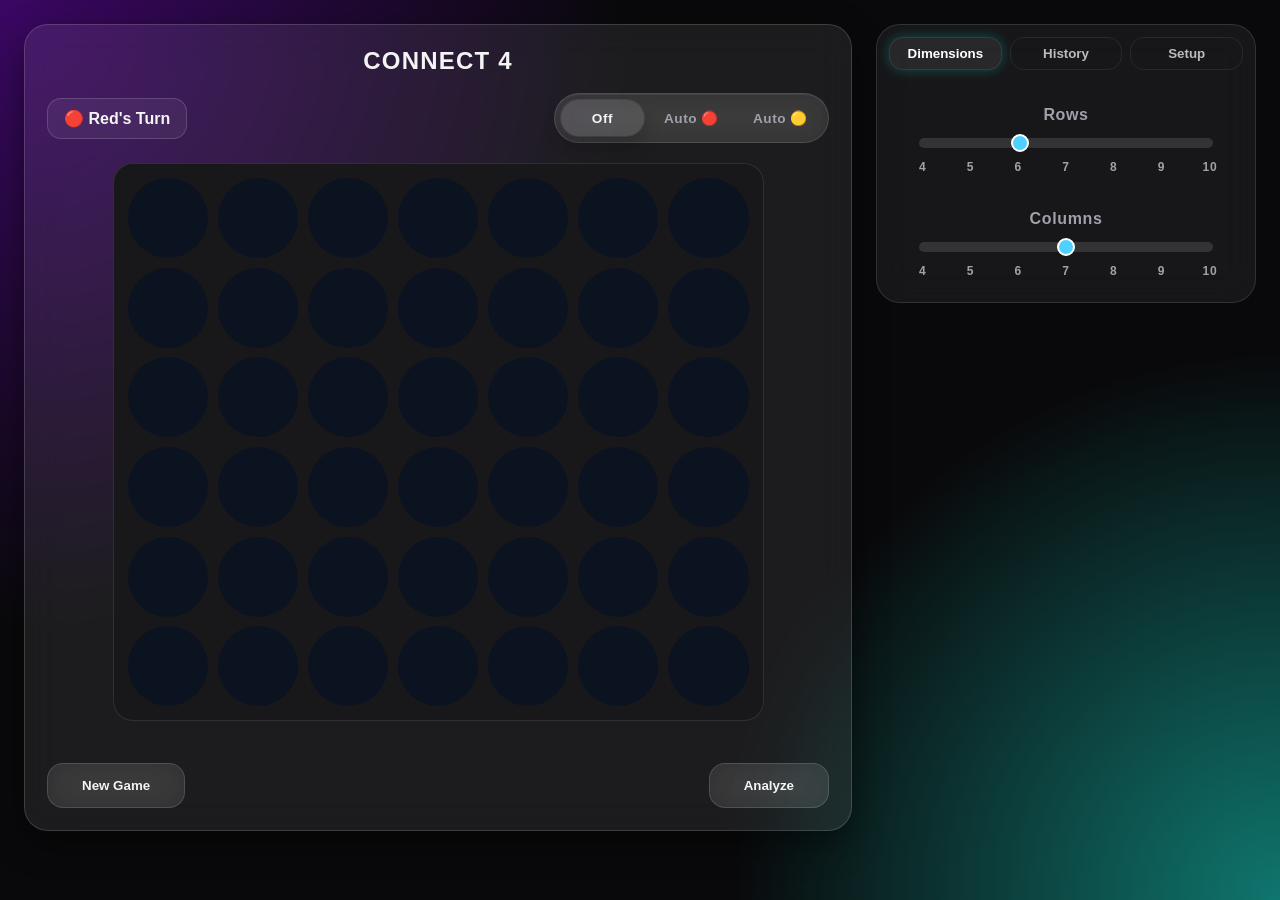
==== commit d10791bd: "Implement 7x5 solver and enhance AI features Added support for 7x5 solver and updated related functi" ====
--- a/index.html
+++ b/index.html
@@ -4,6 +4,36 @@
 <meta charset="UTF-8" />
 <meta name="viewport" content="width=device-width, initial-scale=1.0" />
 <title>Connect 4</title>
+
+<!--
+    Cross-origin isolation shim: the 7x5 solver is a multithreaded WASM build
+    and needs SharedArrayBuffer, which requires COOP/COEP headers.
+    Script from: https://github.com/gzuidhof/coi-serviceworker
+-->
+<script src="variants/7x5/coi-serviceworker.js"></script>
+
+<!--
+    7x5 solver (c4/ui/artifact/wasm): classic Emscripten build exposing a
+    global `Module`. `locateFile` must be defined before the script loads so
+    solver.data and solver.wasm resolve to the right folder.
+-->
+<script>
+var Module = {
+    locateFile(path, prefix){
+        if(path === "solver.data") return "variants/7x5/wasm/solver.data";
+        return prefix + path;
+    },
+    onRuntimeInitialized(){
+        Module.ready = true;
+        window.dispatchEvent(new Event("solver5x7-ready"));
+    },
+    onAbort(what){
+        Module.loadError = String(what);
+        window.dispatchEvent(new Event("solver5x7-error"));
+    }
+};
+</script>
+<script defer src="variants/7x5/wasm/solver.js"></script>
 
 <style>
 :root{
@@ -800,7 +830,6 @@
 /*
 =========================================
 CONNECT 4
-6 Rows x 7 Columns
 
 0 = Empty
 1 = Red
@@ -812,6 +841,7 @@
 - Ghost landing preview
 - Animated falling tokens
 - Win detection
+- Solvers for 7x6 (per-column scores) and 7x5 (async best move) boards
 =========================================
 */
 import createModule from "./Connect-4-Solvers.js";
@@ -825,6 +855,19 @@
 let solverLoaded = false;
 let analyzeEnabled = false;
 
+// ---------- 7x5 solver state (c4/ui/artifact/wasm) ----------
+// This solver runs asynchronously on worker threads and reports results
+// through the "solve_events" BroadcastChannel (see c4/ui/library.js).
+let solver5 = null;          // Module.Solver instance
+let position5 = null;        // Module.Position mirror used for solving
+let solver5Loaded = false;
+let solver5Error = null;     // Load/startup error message, if any
+let syncedMoves5 = [];       // Moves currently applied to position5
+let solveQueue5 = [];        // Pending solve jobs: {movesStr, resolve}
+let activeSolve5 = null;     // Job currently being solved
+let movesLeft5 = null;       // Per-column moves-to-game-end for 7x5 analysis
+let analyze5For = null;      // positionString of the running 7x5 analysis
+
 // Current board dimensions
 let rows = 6;
 let cols = 7;
@@ -862,6 +905,7 @@
 
     document.querySelector("#historyTable tbody").innerHTML = "";
 
+    cancelSolves5();
     updateTurn();
     renderBoard();
     initializeSolver();
@@ -871,8 +915,12 @@
     maybePlayAI();
 }
 
+function is7x6(){ return rows === 6 && cols === 7; }
+function is7x5(){ return rows === 5 && cols === 7; }
+function solverSupported(){ return is7x6() || is7x5(); }
+
 async function initializeSolver(){
-    if(rows !== 6 || cols !== 7){
+    if(!is7x6()){
         solver = null;
         solverLoaded = false;
         return;
@@ -885,6 +933,184 @@
     solverLoaded = true;
 
     updateAnalysis();
+}
+
+// ---------- 7x5 solver ----------
+
+function initializeSolver5(){
+    if(solver5Loaded || !window.Module?.ready) return;
+
+    solver5 = new Module.Solver();
+    position5 = new Module.Position();
+    solver5Loaded = true;
+
+    updateAnalysis();
+    maybePlayAI();
+}
+
+if(window.Module?.ready) initializeSolver5();
+else window.addEventListener("solver5x7-ready", initializeSolver5);
+
+window.addEventListener("solver5x7-error", () => {
+    solver5Error = `7x5 solver failed to load: ${window.Module?.loadError ?? "unknown error"}`;
+    updateAnalysis();
+});
+
+// The multithreaded 7x5 solver needs SharedArrayBuffer. If coi-serviceworker
+// could not enable cross-origin isolation (e.g. the page was opened from
+// file:// or the service worker was blocked), say so instead of failing
+// silently.
+window.addEventListener("load", () => {
+    setTimeout(() => {
+        if(!solver5Loaded && !solver5Error && !window.crossOriginIsolated){
+            solver5Error =
+                "7x5 solver unavailable: page is not cross-origin isolated. " +
+                "Serve this folder over HTTP (e.g. python3 serve.py) and reload.";
+            updateAnalysis();
+        }
+    }, 3000);
+});
+
+/*
+All solves go through a queue: the solver handles one position at a time
+and reports results on the BroadcastChannel as
+{type:"solved", score, bestMove, movesLeft}, {type:"won", score} for
+positions that are already over, or {type:"cancelled"}.
+*/
+const solveChannel = new BroadcastChannel("solve_events");
+
+function solvePosition5(movesStr){
+    return new Promise(resolve => {
+        solveQueue5.push({ movesStr, resolve });
+        pumpSolveQueue5();
+    });
+}
+
+function pumpSolveQueue5(){
+    if(activeSolve5 || !solveQueue5.length || !solver5Loaded) return;
+
+    activeSolve5 = solveQueue5.shift();
+
+    // Mirror the requested position into the solver's Position object.
+    while(syncedMoves5.length) position5.unmove(syncedMoves5.pop());
+
+    for(const ch of activeSolve5.movesStr){
+        const col = Number(ch);
+        position5.move(col);
+        syncedMoves5.push(col);
+    }
+
+    Module.solve_async(solver5, position5);
+}
+
+solveChannel.onmessage = (event) => {
+    const job = activeSolve5;
+    activeSolve5 = null;
+
+    if(job) job.resolve(event.data);
+
+    pumpSolveQueue5();
+};
+
+// Drop all pending work; called whenever the game position changes.
+function cancelSolves5(){
+    solveQueue5.forEach(job => job.resolve({ type: "cancelled" }));
+    solveQueue5 = [];
+
+    if(activeSolve5 && solver5) solver5.cancel();
+}
+
+/*
+The 7x5 solver returns a single score per solve (unlike the 7x6 solver's
+per-column vector), so analysis solves each playable child position and
+negates the result back to the current player's perspective. Scores land
+in `cachedScores` with the same convention as the 7x6 strip: positive =
+current player wins (bigger = sooner), 0 = draw, negative = loses,
+-100 = full column — so the score strip and heatmap render identically.
+*/
+async function analyze5(){
+    const base = positionString;
+
+    if(analyze5For === base) return; // Already analyzing this position.
+    analyze5For = base;
+
+    const scores = Array(cols).fill(null);
+    const movesVia = Array(cols).fill(null);
+
+    cachedScores = scores;
+    movesLeft5 = movesVia;
+
+    analysisText.textContent = "Solving...";
+    renderScoreStrip();
+
+    for(let c = 0; c < cols; c++){
+        if(lowestRow(c) === -1){
+            scores[c] = -100; // Full column.
+            continue;
+        }
+
+        const data = await solvePosition5(base + c);
+
+        // Abort if the game moved on while this column was solving.
+        const stale =
+            data.type === "cancelled" ||
+            positionString !== base ||
+            !analyzeEnabled ||
+            !is7x5();
+
+        if(stale){
+            if(analyze5For === base) analyze5For = null;
+            return;
+        }
+
+        // Child scores are from the opponent's perspective: negate.
+        scores[c] = -data.score;
+        movesVia[c] = data.type === "won" ? 1 : data.movesLeft + 1;
+
+        renderScoreStrip();
+
+        const cell = boardElement.children[lowestRow(c) * cols + c];
+        if(cell) applyHeat(cell, scores[c]);
+    }
+
+    analyze5For = null;
+
+    let best = -Infinity;
+    let bestCol = -1;
+
+    for(let c = 0; c < cols; c++){
+        if(scores[c] !== -100 && scores[c] > best){
+            best = scores[c];
+            bestCol = c;
+        }
+    }
+
+    if(bestCol === -1) return;
+
+    analysisText.textContent = scoreToText5(best, movesVia[bestCol]);
+    renderScoreStrip();
+}
+
+function scoreToText5(score, movesVia){
+    const player = currentPlayer === 1 ? "Red" : "Yellow";
+
+    if(score === 0) return `${player} can Draw`;
+
+    const result = score > 0 ? "Wins" : "Loses";
+
+    return `${player} ${result} in ${movesVia} Move${movesVia === 1 ? "" : "s"}`;
+}
+
+// The AI plays the solver's best move once the async solve resolves.
+async function playAI5(){
+    const base = positionString;
+    const data = await solvePosition5(base);
+
+    if(data.type !== "solved") return;
+    if(positionString !== base || !is7x5() || gameOver) return;
+    if(aiMode === 0 || currentPlayer !== aiMode) return;
+
+    dropPiece(data.bestMove);
 }
 
 function resizeBoard(){
@@ -947,10 +1173,13 @@
             }
         }
     }
+
+    // Since cachedScores now also carries 7x5 analysis results, the heat
+    // loop above covers both solvers.
 }
 
 function applyHeat(cell, score){
-    if(score === -100) return;
+    if(score == null || score === -100) return;
 
     cell.style.boxShadow = `0 0 20px ${scoreColor(score)}`;
     cell.style.borderColor = scoreColor(score);
@@ -972,6 +1201,8 @@
 
     const row = lowestRow(col);
     if(row === -1) return; // Full column
+
+    cancelSolves5();
 
     board[row][col] = currentPlayer;
     positionString += col.toString();
@@ -1156,6 +1387,34 @@
 }
 
 function updateAnalysis(){
+    if(is7x5()){
+        if(!solver5Loaded){
+            cachedScores = null;
+            renderScoreStrip();
+            analysisText.textContent = solver5Error ?? "Loading 7x5 solver...";
+            return;
+        }
+
+        if(gameOver || !analyzeEnabled){
+            cachedScores = null;
+            renderScoreStrip();
+            analysisText.textContent = "";
+            return;
+        }
+
+        // Skip analysis while the AI is about to move; the position is
+        // analyzed again right after its move.
+        if(aiMode !== 0 && currentPlayer === aiMode){
+            cachedScores = null;
+            renderScoreStrip();
+            analysisText.textContent = "Solving...";
+            return;
+        }
+
+        analyze5();
+        return;
+    }
+
     if(!solverLoaded){
         cachedScores = null;
         analysisText.textContent = "";
@@ -1169,27 +1428,31 @@
 
     updateSolverScores();
 
-    if(analyzeEnabled) renderBoard();
-
-    renderScoreStrip();
-
-    let best = -Infinity;
-
-    for(let i = 0; i < cachedScores.length; i++){
-        best = Math.max(best, cachedScores[i]);
-    }
-
-    analysisText.textContent = scoreToText(best);
+    if(analyzeEnabled) {
+
+        renderScoreStrip();
+
+        let best = -Infinity;
+
+        for(let i = 0; i < cachedScores.length; i++){
+            best = Math.max(best, cachedScores[i]);
+        }
+        analysisText.textContent = scoreToText(best);
+    } else {
+        renderScoreStrip();
+        analysisText.textContent = "";
+    }
+    renderBoard();
 }
 
 const aiButton = document.getElementById("aiToggle");
 const aiOptions = Array.from(aiButton.querySelectorAll(".ai-option"));
 
 function updateAIButton(){
-    if(rows !== 6 || cols !== 7){
+    if(!solverSupported()){
         aiButton.setAttribute("aria-disabled", "true");
         aiButton.disabled = true;
-        aiButton.title = "AI only supports 7 × 6 boards.";
+        aiButton.title = "AI only supports 7 × 6 and 7 × 5 boards.";
 
         aiOptions.forEach(option => {
             option.disabled = true;
@@ -1218,10 +1481,10 @@
 const analyzeButton = document.getElementById("analyzeToggle");
 
 function updateAnalyzeButton(){
-    if(rows !== 6 || cols !== 7){
+    if(!solverSupported()){
         analyzeButton.disabled = true;
         analyzeEnabled = false;
-        analyzeButton.title = "Analysis only supports 7 × 6 boards.";
+        analyzeButton.title = "Analysis only supports 7 × 6 and 7 × 5 boards.";
 
         updateAnalysis();
         return;
@@ -1234,7 +1497,7 @@
 aiButton.addEventListener("click", (event) => {
     const option = event.target.closest(".ai-option");
 
-    if(!option || rows !== 6 || cols !== 7) return;
+    if(!option || !solverSupported()) return;
 
     aiMode = Number(option.dataset.mode);
     updateAIButton();
@@ -1243,6 +1506,14 @@
 function maybePlayAI(){
     if(aiMode === 0) return;
     if(currentPlayer !== aiMode) return;
+    if(gameOver) return;
+
+    // The 7x5 solver is async: the move is played when the result arrives.
+    if(is7x5()){
+        if(solver5Loaded) playAI5();
+        return;
+    }
+
     if(!solverLoaded) return;
 
     updateSolverScores();
@@ -1274,14 +1545,21 @@
 
     if(!analyzeEnabled || !cachedScores) return;
 
-    const best = Math.max(...cachedScores);
+    // null entries are columns the 7x5 analysis has not solved yet.
+    const resolved = cachedScores.filter(v => v !== null);
+    const best = resolved.length ? Math.max(...resolved) : null;
 
     cachedScores.forEach(score => {
         const div = document.createElement("div");
 
-        div.className = score === best ? "score-value best" : "score-value";
-        div.textContent = score === -100 ? "X" : score;
-        div.style.color = scoreColor(score);
+        if(score === null){
+            div.className = "score-value";
+            div.textContent = "…";
+        }else{
+            div.className = score === best ? "score-value best" : "score-value";
+            div.textContent = score === -100 ? "X" : score;
+            div.style.color = scoreColor(score);
+        }
 
         strip.appendChild(div);
     });
@@ -1339,6 +1617,8 @@
 
     historyIndex = index;
 
+    cancelSolves5();
+
     board = state.board.map(r => [...r]);
     positionString = state.positionString;
     currentPlayer = 3 - state.player;
